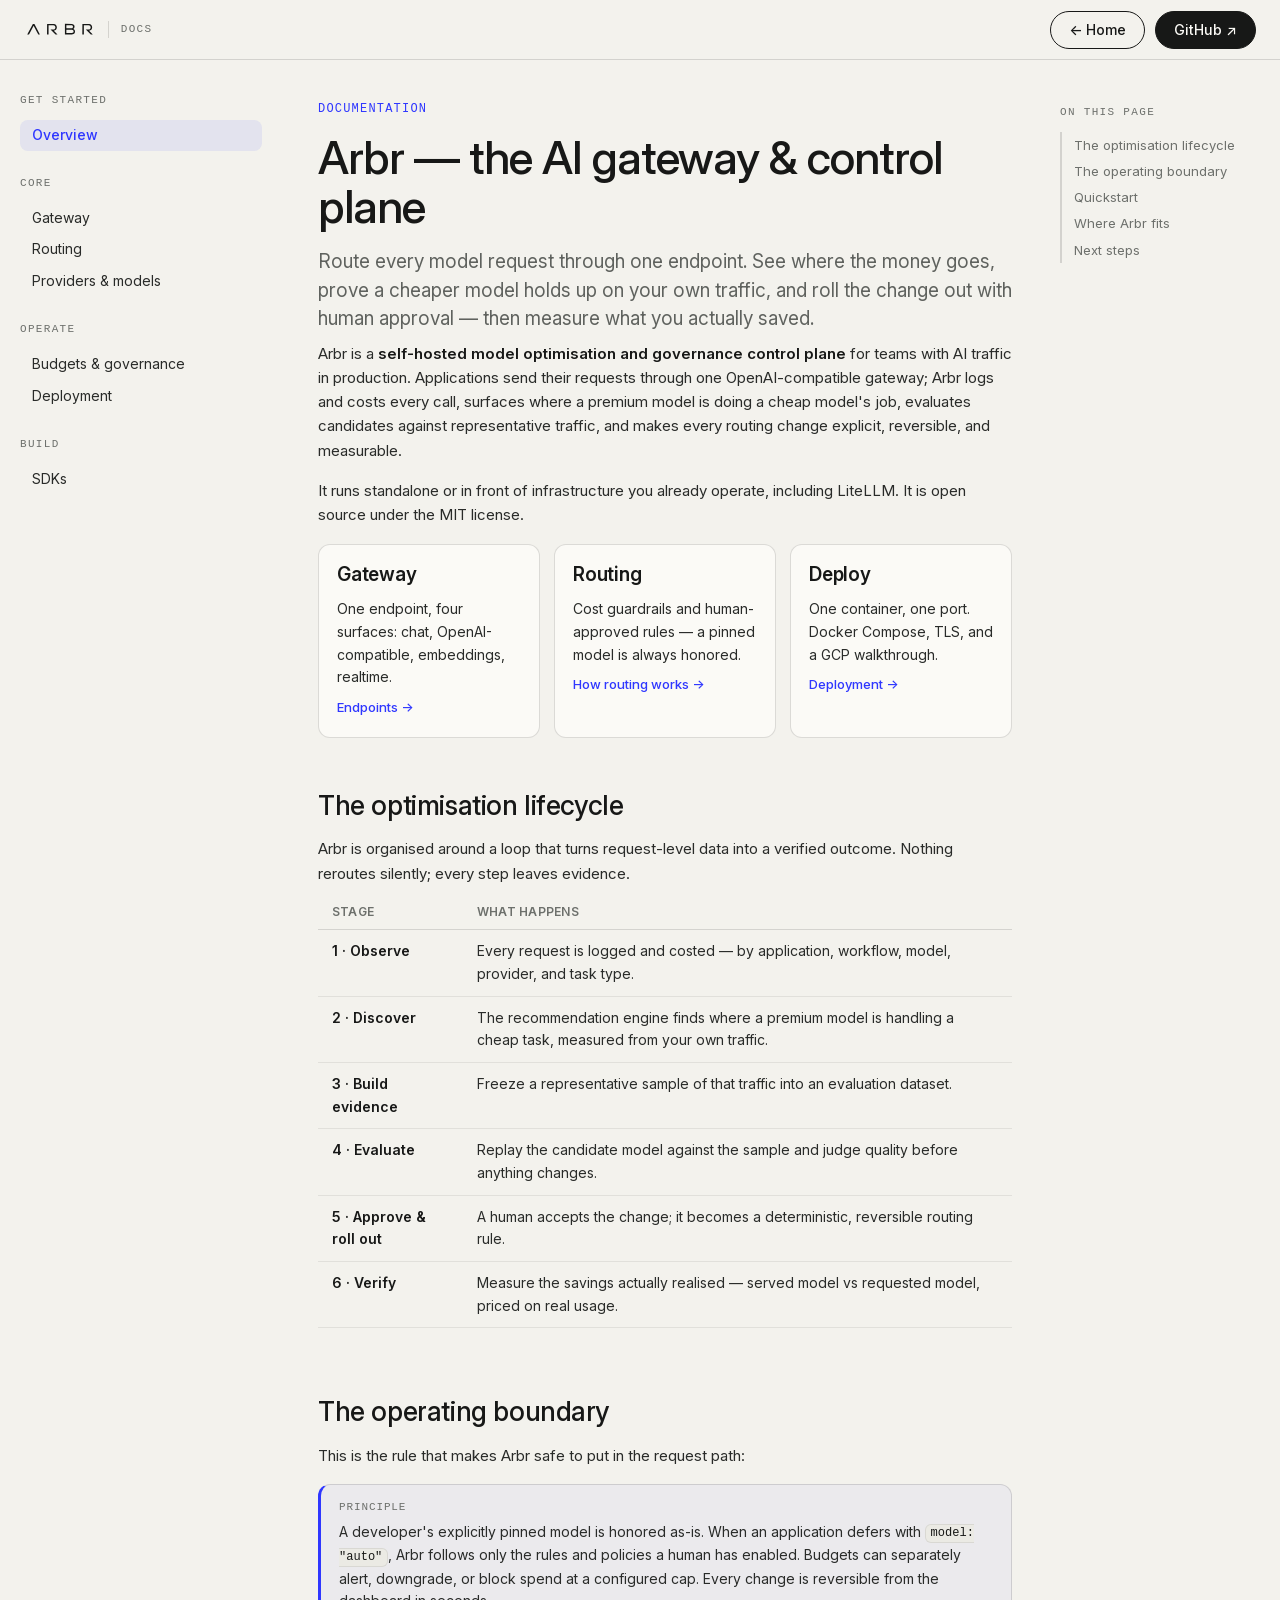
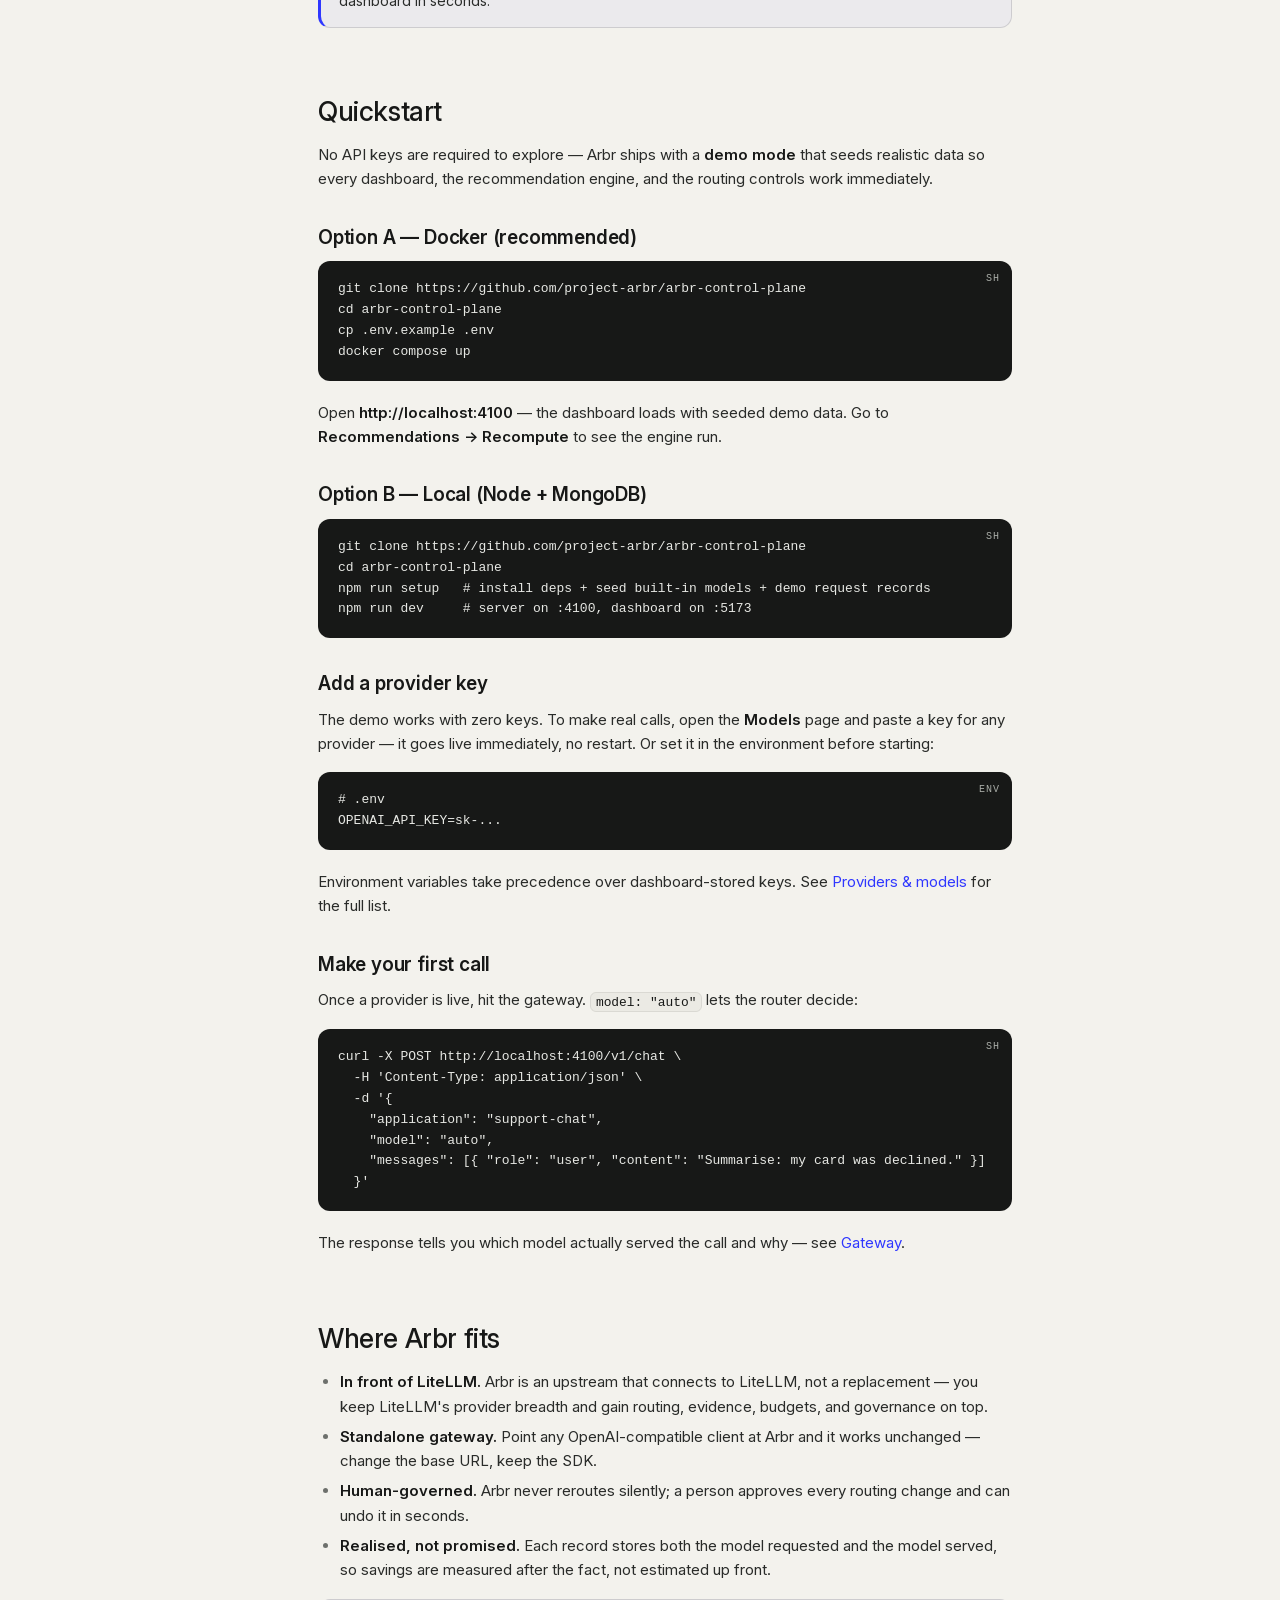
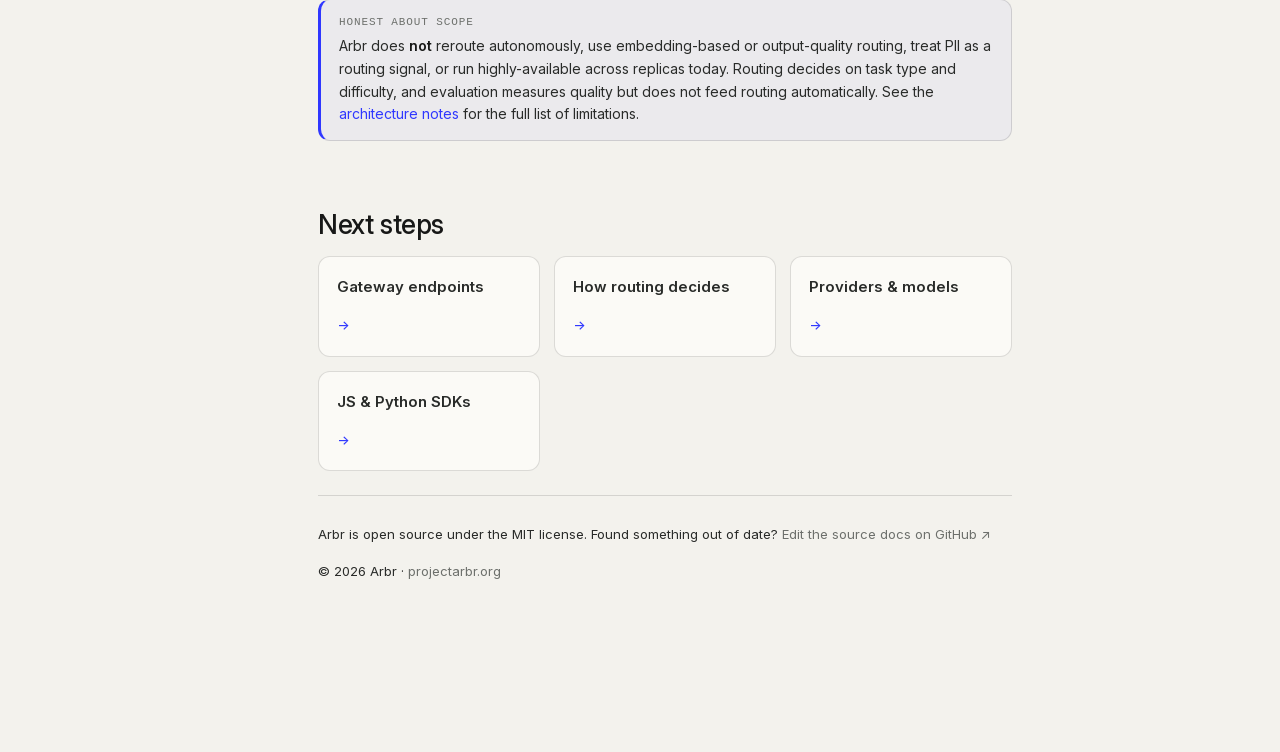
==== docs/index.html @ de97d81a "Add favicon and a comprehensive /docs site Favicon: the site had none (browsers 404'd on /favicon.ic" ====
<!DOCTYPE html>
<html lang="en">
<head>
  <meta charset="UTF-8" />
  <meta name="viewport" content="width=device-width, initial-scale=1.0" />
  <meta name="description" content="Arbr is a self-hosted AI gateway and control plane — route, observe, evaluate, and govern every LLM call." />
  <title>Overview — Arbr docs</title>
  <link rel="icon" type="image/svg+xml" href="/favicon.svg" />
  <link rel="apple-touch-icon" href="/apple-touch-icon.png" />
  <link rel="preload" href="/fonts/inter-var-latin.woff2" as="font" type="font/woff2" crossorigin />
  <link rel="stylesheet" href="/docs/docs.css" />
</head>
<body>
  <header class="topbar">
    <a class="brand" href="/" aria-label="Arbr home">
      <img src="/assets/arbr-wordmark.svg" alt="Arbr" />
      <span class="tag">Docs</span>
    </a>
    <div class="topbar-actions">
      <a class="btn btn-light btn-hide-mobile" href="/">← Home</a>
      <a class="btn btn-dark" href="https://github.com/project-arbr/arbr-control-plane" target="_blank" rel="noopener">GitHub ↗</a>
    </div>
  </header>

  <div class="shell">
    <nav class="sidebar">
      <div class="group">
        <p class="group-title">Get started</p>
        <a href="/docs/" class="active">Overview</a>
      </div>
      <div class="group">
        <p class="group-title">Core</p>
        <a href="/docs/gateway/">Gateway</a>
        <a href="/docs/routing/">Routing</a>
        <a href="/docs/providers/">Providers & models</a>
      </div>
      <div class="group">
        <p class="group-title">Operate</p>
        <a href="/docs/budgets-governance/">Budgets & governance</a>
        <a href="/docs/deployment/">Deployment</a>
      </div>
      <div class="group">
        <p class="group-title">Build</p>
        <a href="/docs/sdks/">SDKs</a>
      </div>
    </nav>

    <main class="content">
      <details class="mobile-nav">
      <summary>Overview &nbsp;·&nbsp; menu</summary>
      <div class="m-links">
        <a href="/docs/" class="active">Overview</a>
        <a href="/docs/gateway/">Gateway</a>
        <a href="/docs/routing/">Routing</a>
        <a href="/docs/providers/">Providers & models</a>
        <a href="/docs/budgets-governance/">Budgets & governance</a>
        <a href="/docs/deployment/">Deployment</a>
        <a href="/docs/sdks/">SDKs</a>
      </div>
    </details>
      
<p class="kicker">Documentation</p>
<h1>Arbr — the AI gateway &amp; control plane</h1>
<p class="lede">Route every model request through one endpoint. See where the money goes, prove a cheaper model holds up on your own traffic, and roll the change out with human approval — then measure what you actually saved.</p>

<p>Arbr is a <strong>self-hosted model optimisation and governance control plane</strong> for teams with AI traffic in production. Applications send their requests through one OpenAI-compatible gateway; Arbr logs and costs every call, surfaces where a premium model is doing a cheap model's job, evaluates candidates against representative traffic, and makes every routing change explicit, reversible, and measurable.</p>

<p>It runs standalone or in front of infrastructure you already operate, including LiteLLM. It is open source under the MIT license.</p>

<div class="cards">
  <a class="card" href="/docs/gateway/">
    <h3>Gateway</h3>
    <p>One endpoint, four surfaces: chat, OpenAI-compatible, embeddings, realtime.</p>
    <span class="go">Endpoints →</span>
  </a>
  <a class="card" href="/docs/routing/">
    <h3>Routing</h3>
    <p>Cost guardrails and human-approved rules — a pinned model is always honored.</p>
    <span class="go">How routing works →</span>
  </a>
  <a class="card" href="/docs/deployment/">
    <h3>Deploy</h3>
    <p>One container, one port. Docker Compose, TLS, and a GCP walkthrough.</p>
    <span class="go">Deployment →</span>
  </a>
</div>

<h2 id="lifecycle">The optimisation lifecycle</h2>
<p>Arbr is organised around a loop that turns request-level data into a verified outcome. Nothing reroutes silently; every step leaves evidence.</p>

<div class="table-scroll"><table>
<thead><tr><th>Stage</th><th>What happens</th></tr></thead>
<tbody>
<tr><td><strong>1 · Observe</strong></td><td>Every request is logged and costed — by application, workflow, model, provider, and task type.</td></tr>
<tr><td><strong>2 · Discover</strong></td><td>The recommendation engine finds where a premium model is handling a cheap task, measured from your own traffic.</td></tr>
<tr><td><strong>3 · Build evidence</strong></td><td>Freeze a representative sample of that traffic into an evaluation dataset.</td></tr>
<tr><td><strong>4 · Evaluate</strong></td><td>Replay the candidate model against the sample and judge quality before anything changes.</td></tr>
<tr><td><strong>5 · Approve &amp; roll out</strong></td><td>A human accepts the change; it becomes a deterministic, reversible routing rule.</td></tr>
<tr><td><strong>6 · Verify</strong></td><td>Measure the savings actually realised — served model vs requested model, priced on real usage.</td></tr>
</tbody>
</table></div>

<h2 id="boundary">The operating boundary</h2>
<p>This is the rule that makes Arbr safe to put in the request path:</p>
<div class="note">
<span class="note-label">Principle</span>
<p>A developer's explicitly pinned model is honored as-is. When an application defers with <code>model: "auto"</code>, Arbr follows only the rules and policies a human has enabled. Budgets can separately alert, downgrade, or block spend at a configured cap. Every change is reversible from the dashboard in seconds.</p>
</div>

<h2 id="quickstart">Quickstart</h2>
<p>No API keys are required to explore — Arbr ships with a <strong>demo mode</strong> that seeds realistic data so every dashboard, the recommendation engine, and the routing controls work immediately.</p>

<h3>Option A — Docker (recommended)</h3>
<div class="codeblock"><span class="lang">sh</span><pre><code>git clone https://github.com/project-arbr/arbr-control-plane
cd arbr-control-plane
cp .env.example .env
docker compose up</code></pre></div>
<p>Open <strong>http://localhost:4100</strong> — the dashboard loads with seeded demo data. Go to <strong>Recommendations → Recompute</strong> to see the engine run.</p>

<h3>Option B — Local (Node + MongoDB)</h3>
<div class="codeblock"><span class="lang">sh</span><pre><code>git clone https://github.com/project-arbr/arbr-control-plane
cd arbr-control-plane
npm run setup   # install deps + seed built-in models + demo request records
npm run dev     # server on :4100, dashboard on :5173</code></pre></div>

<h3>Add a provider key</h3>
<p>The demo works with zero keys. To make real calls, open the <strong>Models</strong> page and paste a key for any provider — it goes live immediately, no restart. Or set it in the environment before starting:</p>
<div class="codeblock"><span class="lang">env</span><pre><code># .env
OPENAI_API_KEY=sk-...</code></pre></div>
<p>Environment variables take precedence over dashboard-stored keys. See <a href="/docs/providers/">Providers &amp; models</a> for the full list.</p>

<h3>Make your first call</h3>
<p>Once a provider is live, hit the gateway. <code>model: "auto"</code> lets the router decide:</p>
<div class="codeblock"><span class="lang">sh</span><pre><code>curl -X POST http://localhost:4100/v1/chat \
  -H 'Content-Type: application/json' \
  -d '{
    "application": "support-chat",
    "model": "auto",
    "messages": [{ "role": "user", "content": "Summarise: my card was declined." }]
  }'</code></pre></div>
<p>The response tells you which model actually served the call and why — see <a href="/docs/gateway/">Gateway</a>.</p>

<h2 id="where-it-fits">Where Arbr fits</h2>
<ul>
<li><strong>In front of LiteLLM.</strong> Arbr is an upstream that connects to LiteLLM, not a replacement — you keep LiteLLM's provider breadth and gain routing, evidence, budgets, and governance on top.</li>
<li><strong>Standalone gateway.</strong> Point any OpenAI-compatible client at Arbr and it works unchanged — change the base URL, keep the SDK.</li>
<li><strong>Human-governed.</strong> Arbr never reroutes silently; a person approves every routing change and can undo it in seconds.</li>
<li><strong>Realised, not promised.</strong> Each record stores both the model requested and the model served, so savings are measured after the fact, not estimated up front.</li>
</ul>

<div class="note">
<span class="note-label">Honest about scope</span>
<p>Arbr does <strong>not</strong> reroute autonomously, use embedding-based or output-quality routing, treat PII as a routing signal, or run highly-available across replicas today. Routing decides on task type and difficulty, and evaluation measures quality but does not feed routing automatically. See the <a href="https://github.com/project-arbr/arbr-control-plane/blob/main/ARCHITECTURE.md" target="_blank" rel="noopener">architecture notes</a> for the full list of limitations.</p>
</div>

<h2 id="next">Next steps</h2>
<div class="cards">
  <a class="card" href="/docs/gateway/"><h4>Gateway endpoints</h4><span class="go">→</span></a>
  <a class="card" href="/docs/routing/"><h4>How routing decides</h4><span class="go">→</span></a>
  <a class="card" href="/docs/providers/"><h4>Providers &amp; models</h4><span class="go">→</span></a>
  <a class="card" href="/docs/sdks/"><h4>JS &amp; Python SDKs</h4><span class="go">→</span></a>
</div>

      <footer class="docs-footer">
        <p>Arbr is open source under the MIT license. Found something out of date?
        <a href="https://github.com/project-arbr/arbr-control-plane/tree/main/docs" target="_blank" rel="noopener">Edit the source docs on GitHub ↗</a></p>
        <p>© 2026 Arbr · <a href="/">projectarbr.org</a></p>
      </footer>
    </main>

    <aside class="toc">
      <p class="toc-title">On this page</p>
      <a href="#lifecycle">The optimisation lifecycle</a>
      <a href="#boundary">The operating boundary</a>
      <a href="#quickstart">Quickstart</a>
      <a href="#where-it-fits">Where Arbr fits</a>
      <a href="#next">Next steps</a>
    </aside>
  </div>

  <script>
    // Copy buttons for code blocks — same behaviour as the marketing page.
    document.querySelectorAll(".codeblock").forEach(function (block) {
      var btn = document.createElement("button");
      btn.className = "copy-btn";
      btn.type = "button";
      btn.textContent = "Copy";
      btn.addEventListener("click", function () {
        var code = block.querySelector("pre");
        navigator.clipboard.writeText(code ? code.innerText : "").then(function () {
          btn.textContent = "Copied";
          setTimeout(function () { btn.textContent = "Copy"; }, 1400);
        });
      });
      block.appendChild(btn);
    });
  </script>
</body>
</html>
---- docs/docs.css ----
/* Arbr docs — shares the marketing site's design system (index.html :root). */
@font-face {
  font-family: "Inter";
  font-style: normal;
  font-weight: 100 900;
  font-display: swap;
  src: url("/fonts/inter-var-latin.woff2") format("woff2");
}

:root {
  --sans: "Inter", system-ui, -apple-system, "Segoe UI", Arial, sans-serif;
  --mono: ui-monospace, SFMono-Regular, Menlo, "Cascadia Code", monospace;
  --ink: #171817;
  --ink-2: #292b29;
  --paper: #f3f2ed;
  --paper-2: #ebeae4;
  --card: #fbfaf6;
  --line: rgba(23, 24, 23, .14);
  --line-soft: rgba(23, 24, 23, .08);
  --muted: #6d706c;
  --muted-2: #5f625e;
  /* Signal blue, single-sourced from the -rgb channel (matches the marketing site). */
  --signal-rgb: 47, 55, 255;
  --signal: rgb(var(--signal-rgb));
  --signal-deep: #2517e0;
  --max: 1240px;
  --radius: 20px;
  --radius-sm: 12px;
  --sidebar-w: 250px;
  --toc-w: 200px;
}

* { box-sizing: border-box; }

html { scroll-behavior: smooth; }

body {
  margin: 0;
  font-family: var(--sans);
  color: var(--ink);
  background: var(--paper);
  -webkit-font-smoothing: antialiased;
  text-rendering: optimizeLegibility;
  font-size: 15px;
  line-height: 1.62;
}

a { color: var(--signal); text-decoration: none; }
a:hover { text-decoration: underline; }

code, pre, .mono { font-family: var(--mono); }

/* ── Top bar ─────────────────────────────────────────────────────────────── */
.topbar {
  position: sticky;
  top: 0;
  z-index: 40;
  display: flex;
  align-items: center;
  justify-content: space-between;
  gap: 20px;
  height: 60px;
  padding: 0 24px;
  background: rgba(243, 242, 237, .82);
  backdrop-filter: saturate(140%) blur(12px);
  border-bottom: 1px solid var(--line);
}
.topbar .brand { display: inline-flex; align-items: center; gap: 12px; }
.topbar .brand img { height: 17px; display: block; }
.topbar .brand .tag {
  font-family: var(--mono);
  font-size: 11px;
  letter-spacing: .12em;
  text-transform: uppercase;
  color: var(--muted);
  padding-left: 12px;
  border-left: 1px solid var(--line);
}
.topbar-actions { display: flex; align-items: center; gap: 10px; }

.btn {
  display: inline-flex;
  align-items: center;
  gap: 8px;
  height: 38px;
  padding: 0 18px;
  border-radius: 999px;
  border: 1px solid var(--ink);
  background: transparent;
  color: var(--ink);
  font: 500 14px/1 var(--sans);
  cursor: pointer;
  transition: transform .15s, background .15s, color .15s, border-color .15s;
  white-space: nowrap;
}
.btn:hover { transform: translateY(-1px); text-decoration: none; }
.btn-dark { background: var(--ink); color: var(--white, #fbfaf6); border-color: var(--ink); }
.btn-dark:hover { background: var(--signal); border-color: var(--signal); color: #fff; }
.btn-light:hover { border-color: var(--signal); color: var(--signal); }

/* ── Layout: sidebar · content · toc ─────────────────────────────────────── */
.shell {
  width: min(calc(100% - 40px), var(--max));
  margin: 0 auto;
  display: grid;
  grid-template-columns: var(--sidebar-w) minmax(0, 1fr) var(--toc-w);
  gap: 48px;
  align-items: start;
}

.sidebar {
  position: sticky;
  top: 60px;
  align-self: start;
  max-height: calc(100vh - 60px);
  overflow-y: auto;
  padding: 32px 8px 48px 0;
}
.sidebar .group { margin-bottom: 24px; }
.sidebar .group-title {
  font-family: var(--mono);
  font-size: 11px;
  letter-spacing: .12em;
  text-transform: uppercase;
  color: var(--muted);
  margin: 0 0 10px;
}
.sidebar a {
  display: block;
  padding: 6px 12px;
  margin: 1px 0;
  border-radius: 8px;
  color: var(--ink-2);
  font-size: 14px;
  line-height: 1.35;
}
.sidebar a:hover { background: var(--paper-2); text-decoration: none; }
.sidebar a.active {
  background: rgba(var(--signal-rgb), .08);
  color: var(--signal);
  font-weight: 500;
}

/* Mobile nav (a <details> that only shows narrow) */
.mobile-nav { display: none; }

.content {
  min-width: 0;
  padding: 40px 0 96px;
  max-width: 760px;
}

/* Right-hand "on this page" */
.toc {
  position: sticky;
  top: 60px;
  align-self: start;
  max-height: calc(100vh - 60px);
  overflow-y: auto;
  padding: 44px 0 48px;
  font-size: 13px;
}
.toc .toc-title {
  font-family: var(--mono);
  font-size: 11px;
  letter-spacing: .12em;
  text-transform: uppercase;
  color: var(--muted);
  margin: 0 0 10px;
}
.toc a {
  display: block;
  padding: 4px 0 4px 12px;
  border-left: 2px solid var(--line);
  color: var(--muted);
  line-height: 1.4;
}
.toc a:hover { color: var(--ink); border-color: var(--muted); text-decoration: none; }

/* ── Typography ──────────────────────────────────────────────────────────── */
.content .kicker {
  font-family: var(--mono);
  font-size: 12px;
  letter-spacing: .1em;
  text-transform: uppercase;
  color: var(--signal);
  margin: 0 0 14px;
}
.content h1 {
  font-size: clamp(34px, 4.6vw, 46px);
  line-height: 1.05;
  letter-spacing: -.022em;
  font-weight: 500;
  margin: 0 0 18px;
}
.content .lede {
  font-size: 19px;
  line-height: 1.5;
  color: var(--muted-2);
  margin: 0 0 8px;
}
.content h2 {
  font-size: 27px;
  line-height: 1.15;
  letter-spacing: -.015em;
  font-weight: 500;
  margin: 56px 0 16px;
  padding-top: 12px;
}
.content h2:first-of-type { margin-top: 40px; }
.content h3 {
  font-size: 19px;
  line-height: 1.25;
  letter-spacing: -.01em;
  font-weight: 600;
  margin: 34px 0 12px;
}
.content h4 {
  font-size: 15px;
  font-weight: 600;
  margin: 24px 0 8px;
  color: var(--ink-2);
}
.content p { margin: 0 0 16px; color: var(--ink-2); }
.content strong { font-weight: 600; color: var(--ink); }
.content ul, .content ol { margin: 0 0 16px; padding-left: 22px; color: var(--ink-2); }
.content li { margin: 6px 0; }
.content li::marker { color: var(--muted); }
.content hr { border: none; border-top: 1px solid var(--line); margin: 44px 0; }

/* Anchored headings */
.content h2, .content h3 { scroll-margin-top: 76px; }

/* ── Inline code + code blocks ───────────────────────────────────────────── */
.content :not(pre) > code {
  font-size: .86em;
  background: var(--paper-2);
  border: 1px solid var(--line-soft);
  border-radius: 6px;
  padding: .12em .38em;
  color: var(--ink);
}
.codeblock {
  position: relative;
  margin: 0 0 20px;
}
.codeblock pre {
  margin: 0;
  background: var(--ink);
  color: #e7e8e4;
  border-radius: var(--radius-sm);
  padding: 18px 20px;
  overflow-x: auto;
  font-size: 13px;
  line-height: 1.6;
}
.codeblock pre code { color: inherit; background: none; border: none; padding: 0; }
.codeblock .lang {
  position: absolute;
  top: 10px;
  right: 12px;
  font-family: var(--mono);
  font-size: 10px;
  letter-spacing: .1em;
  text-transform: uppercase;
  color: var(--muted-dark, #a9aca7);
}
.copy-btn {
  position: absolute;
  top: 8px;
  right: 10px;
  height: 26px;
  padding: 0 10px;
  border-radius: 6px;
  border: 1px solid rgba(243, 242, 237, .22);
  background: rgba(243, 242, 237, .06);
  color: #cfd0cc;
  font: 500 11px/1 var(--sans);
  cursor: pointer;
  opacity: 0;
  transition: opacity .15s, background .15s;
}
.codeblock:hover .copy-btn { opacity: 1; }
.copy-btn:hover { background: rgba(243, 242, 237, .16); }
.codeblock:has(.lang) .copy-btn { top: 8px; right: 10px; }

/* ── Tables ──────────────────────────────────────────────────────────────── */
.content table {
  width: 100%;
  border-collapse: collapse;
  margin: 0 0 22px;
  font-size: 14px;
}
.content th {
  text-align: left;
  font-weight: 600;
  font-size: 12px;
  letter-spacing: .02em;
  text-transform: uppercase;
  color: var(--muted);
  padding: 0 14px 8px;
  border-bottom: 1px solid var(--line);
}
.content td {
  padding: 10px 14px;
  border-bottom: 1px solid var(--line-soft);
  vertical-align: top;
  color: var(--ink-2);
}
.content td code { white-space: nowrap; }
.table-scroll { overflow-x: auto; margin: 0 0 22px; max-width: 100%; }
.table-scroll > table { margin-bottom: 0; min-width: 460px; }

/* ── Callouts ────────────────────────────────────────────────────────────── */
.note {
  border: 1px solid var(--line);
  border-left: 3px solid var(--signal);
  background: rgba(var(--signal-rgb), .04);
  border-radius: var(--radius-sm);
  padding: 14px 18px;
  margin: 0 0 20px;
  font-size: 14px;
}
.note.warn { border-left-color: #b26b1f; background: rgba(178, 107, 31, .06); }
.note p:last-child { margin-bottom: 0; }
.note .note-label {
  font-family: var(--mono);
  font-size: 11px;
  letter-spacing: .08em;
  text-transform: uppercase;
  color: var(--muted);
  display: block;
  margin-bottom: 4px;
}

/* ── Cards (feature grids, next-steps) ───────────────────────────────────── */
.cards {
  display: grid;
  grid-template-columns: repeat(auto-fit, minmax(220px, 1fr));
  gap: 14px;
  margin: 0 0 24px;
}
.card {
  border: 1px solid var(--line);
  border-radius: var(--radius-sm);
  background: var(--card);
  padding: 18px;
}
.card h3, .card h4 { margin-top: 0; }
.card p { font-size: 14px; margin-bottom: 0; }
a.card { color: inherit; display: block; transition: border-color .15s, transform .15s; }
a.card:hover { border-color: var(--signal); transform: translateY(-2px); text-decoration: none; }
a.card .go { color: var(--signal); font-size: 13px; font-weight: 500; margin-top: 8px; display: inline-block; }

/* Pills for enum values etc. */
.pill {
  display: inline-block;
  font-family: var(--mono);
  font-size: 12px;
  background: var(--paper-2);
  border: 1px solid var(--line);
  border-radius: 999px;
  padding: 2px 10px;
  margin: 2px 4px 2px 0;
  color: var(--ink);
}

/* ── Footer ──────────────────────────────────────────────────────────────── */
.docs-footer {
  border-top: 1px solid var(--line);
  margin-top: 24px;
  padding: 28px 0 60px;
  font-size: 13px;
  color: var(--muted);
}
.docs-footer a { color: var(--muted); }
.docs-footer a:hover { color: var(--ink); }

/* ── Responsive ──────────────────────────────────────────────────────────── */
@media (max-width: 1080px) {
  .shell { grid-template-columns: var(--sidebar-w) minmax(0, 1fr); }
  .toc { display: none; }
}
@media (max-width: 860px) {
  .shell { grid-template-columns: 1fr; gap: 0; }
  .sidebar { display: none; }
  .mobile-nav { display: block; margin: 16px 0 0; }
  .mobile-nav > summary {
    list-style: none;
    cursor: pointer;
    padding: 12px 16px;
    border: 1px solid var(--line);
    border-radius: var(--radius-sm);
    font-weight: 500;
    background: var(--card);
  }
  .mobile-nav > summary::-webkit-details-marker { display: none; }
  .mobile-nav[open] > summary { border-radius: var(--radius-sm) var(--radius-sm) 0 0; }
  .mobile-nav .m-links {
    border: 1px solid var(--line);
    border-top: none;
    border-radius: 0 0 var(--radius-sm) var(--radius-sm);
    padding: 8px;
  }
  .mobile-nav .m-links a { display: block; padding: 8px 12px; border-radius: 8px; color: var(--ink-2); font-size: 14px; }
  .mobile-nav .m-links a.active { color: var(--signal); background: rgba(var(--signal-rgb), .08); }
  .content { padding: 28px 0 72px; }
  .topbar .brand .tag { display: none; }
  .btn-hide-mobile { display: none; }
}
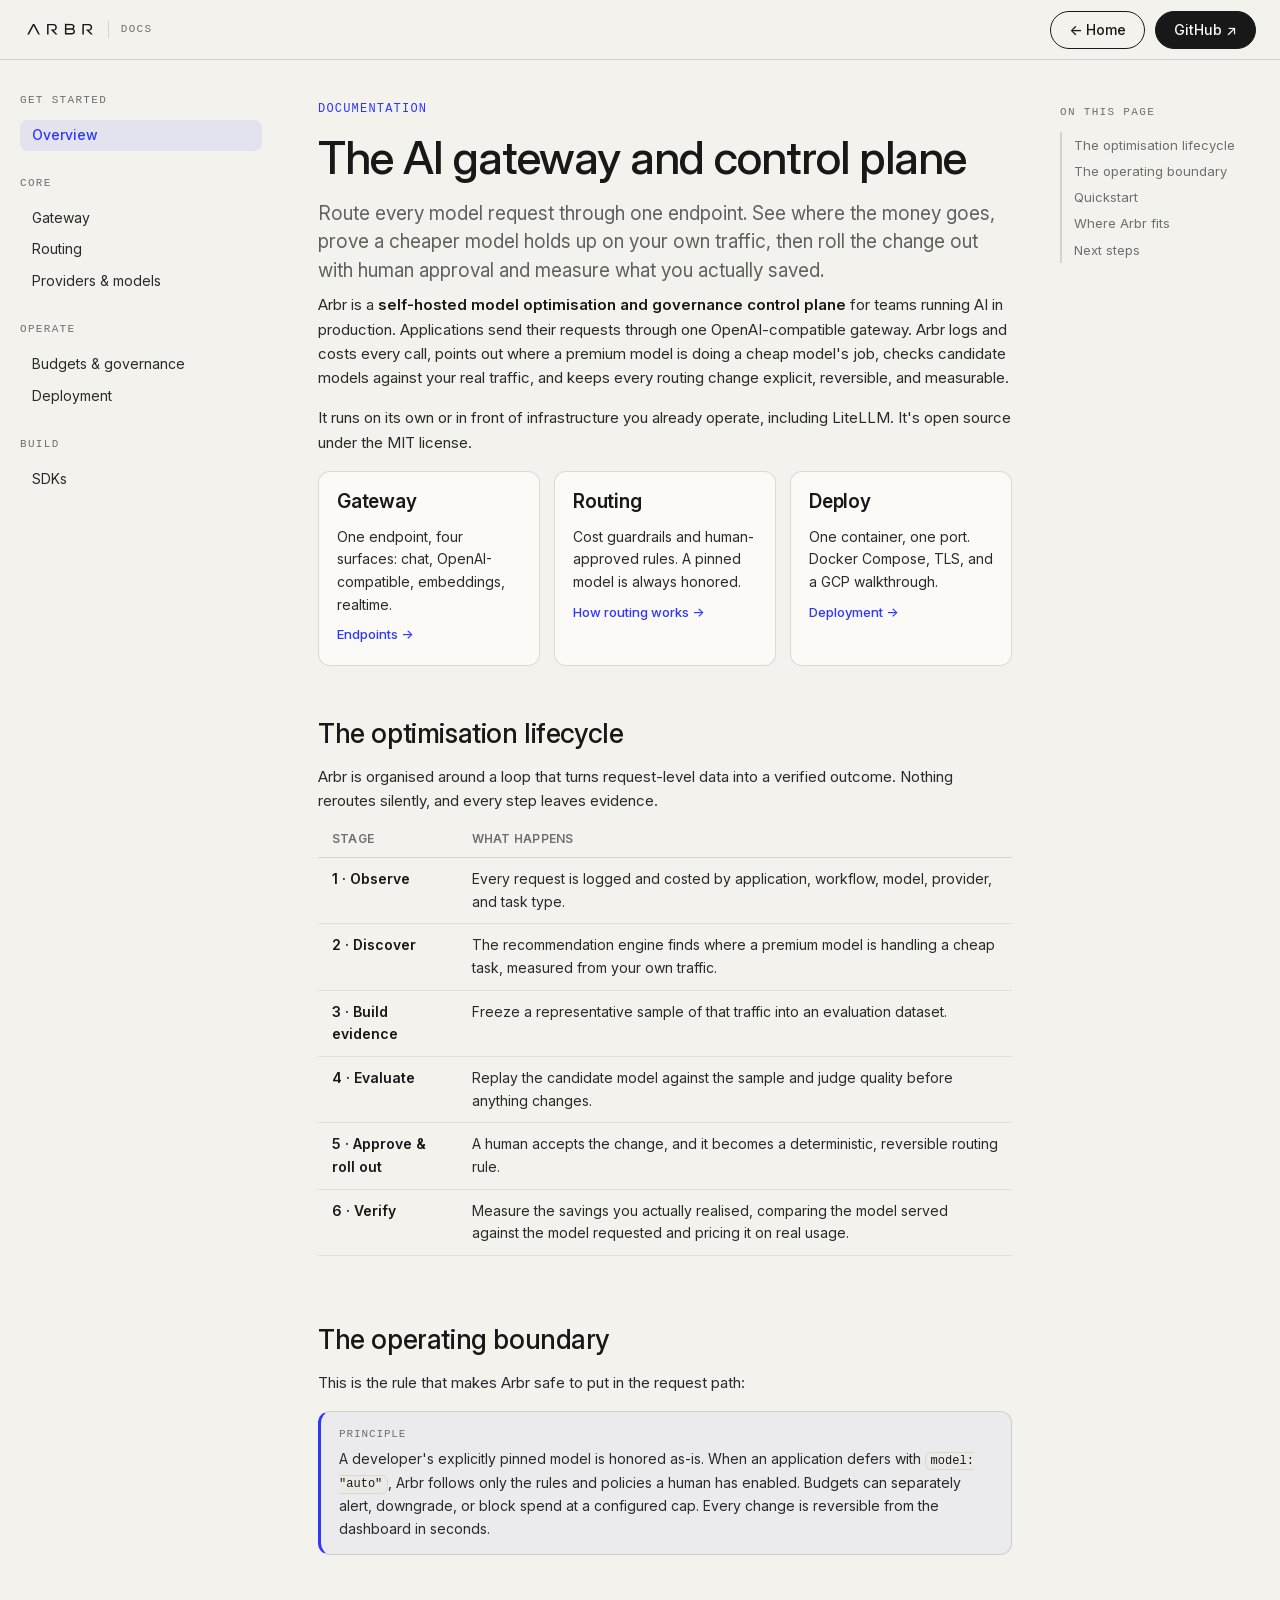
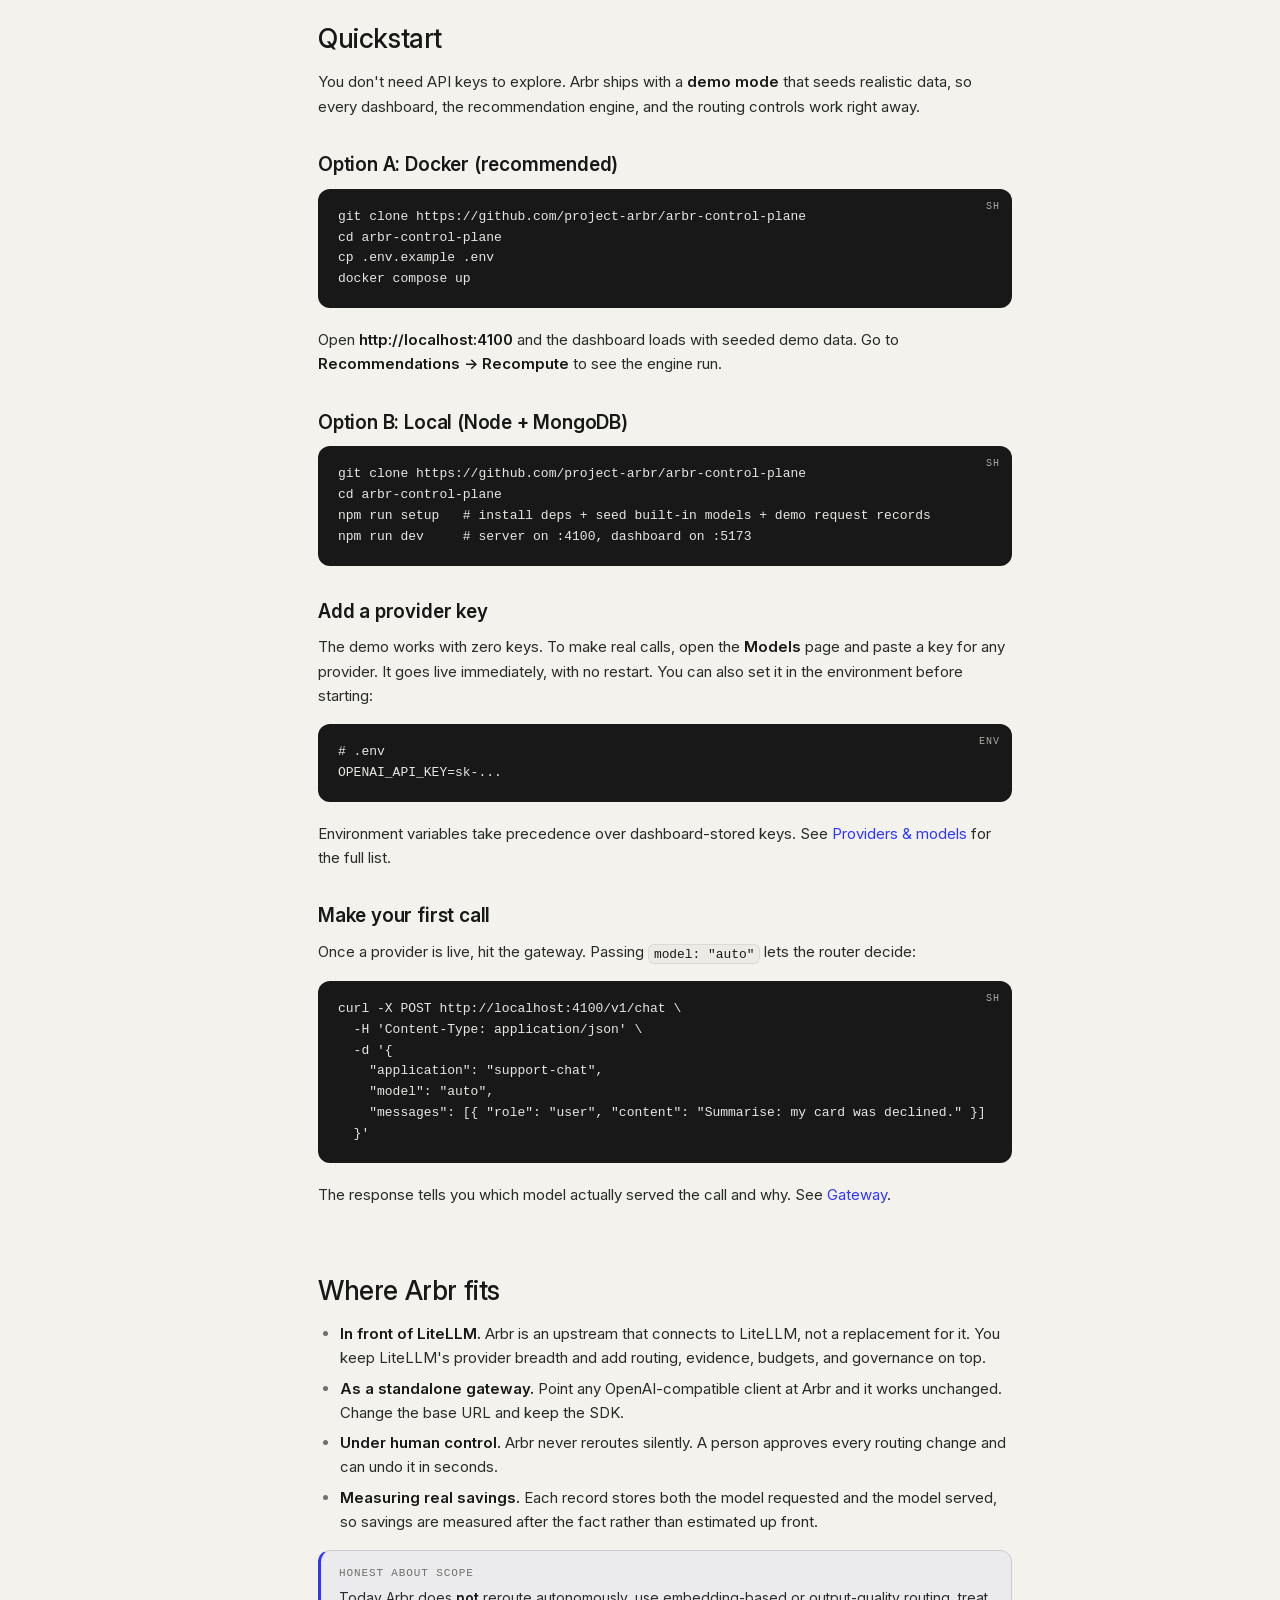
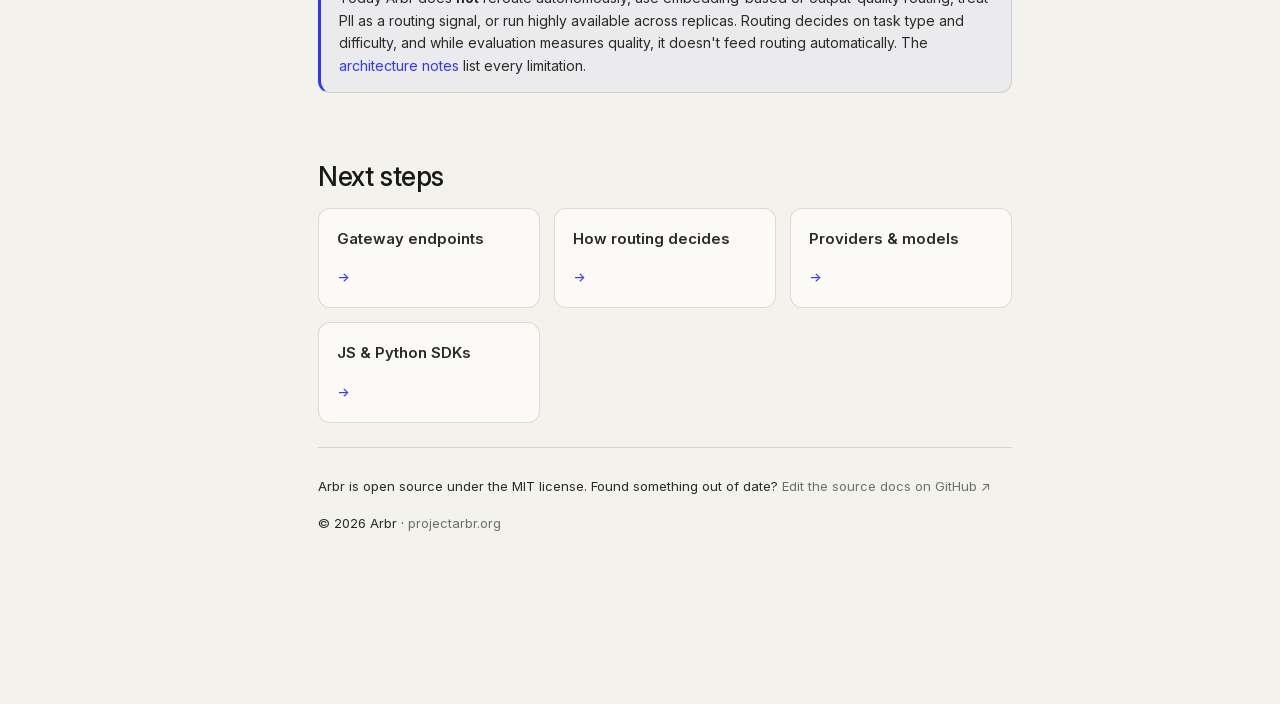
==== commit 21d79f38: "docs: remove em-dashes, humanise the copy The docs pages leaned on em-dashes throughout (89 across t" ====
--- a/docs/index.html
+++ b/docs/index.html
@@ -3,8 +3,8 @@
 <head>
   <meta charset="UTF-8" />
   <meta name="viewport" content="width=device-width, initial-scale=1.0" />
-  <meta name="description" content="Arbr is a self-hosted AI gateway and control plane — route, observe, evaluate, and govern every LLM call." />
-  <title>Overview — Arbr docs</title>
+  <meta name="description" content="Arbr is a self-hosted AI gateway and control plane for routing, observing, evaluating, and governing every LLM call." />
+  <title>Overview · Arbr docs</title>
   <link rel="icon" type="image/svg+xml" href="/favicon.svg" />
   <link rel="apple-touch-icon" href="/apple-touch-icon.png" />
   <link rel="preload" href="/fonts/inter-var-latin.woff2" as="font" type="font/woff2" crossorigin />
@@ -60,12 +60,12 @@
     </details>
       
 <p class="kicker">Documentation</p>
-<h1>Arbr — the AI gateway &amp; control plane</h1>
-<p class="lede">Route every model request through one endpoint. See where the money goes, prove a cheaper model holds up on your own traffic, and roll the change out with human approval — then measure what you actually saved.</p>
+<h1>The AI gateway and control plane</h1>
+<p class="lede">Route every model request through one endpoint. See where the money goes, prove a cheaper model holds up on your own traffic, then roll the change out with human approval and measure what you actually saved.</p>
 
-<p>Arbr is a <strong>self-hosted model optimisation and governance control plane</strong> for teams with AI traffic in production. Applications send their requests through one OpenAI-compatible gateway; Arbr logs and costs every call, surfaces where a premium model is doing a cheap model's job, evaluates candidates against representative traffic, and makes every routing change explicit, reversible, and measurable.</p>
+<p>Arbr is a <strong>self-hosted model optimisation and governance control plane</strong> for teams running AI in production. Applications send their requests through one OpenAI-compatible gateway. Arbr logs and costs every call, points out where a premium model is doing a cheap model's job, checks candidate models against your real traffic, and keeps every routing change explicit, reversible, and measurable.</p>
 
-<p>It runs standalone or in front of infrastructure you already operate, including LiteLLM. It is open source under the MIT license.</p>
+<p>It runs on its own or in front of infrastructure you already operate, including LiteLLM. It's open source under the MIT license.</p>
 
 <div class="cards">
   <a class="card" href="/docs/gateway/">
@@ -75,7 +75,7 @@
   </a>
   <a class="card" href="/docs/routing/">
     <h3>Routing</h3>
-    <p>Cost guardrails and human-approved rules — a pinned model is always honored.</p>
+    <p>Cost guardrails and human-approved rules. A pinned model is always honored.</p>
     <span class="go">How routing works →</span>
   </a>
   <a class="card" href="/docs/deployment/">
@@ -86,17 +86,17 @@
 </div>
 
 <h2 id="lifecycle">The optimisation lifecycle</h2>
-<p>Arbr is organised around a loop that turns request-level data into a verified outcome. Nothing reroutes silently; every step leaves evidence.</p>
+<p>Arbr is organised around a loop that turns request-level data into a verified outcome. Nothing reroutes silently, and every step leaves evidence.</p>
 
 <div class="table-scroll"><table>
 <thead><tr><th>Stage</th><th>What happens</th></tr></thead>
 <tbody>
-<tr><td><strong>1 · Observe</strong></td><td>Every request is logged and costed — by application, workflow, model, provider, and task type.</td></tr>
+<tr><td><strong>1 · Observe</strong></td><td>Every request is logged and costed by application, workflow, model, provider, and task type.</td></tr>
 <tr><td><strong>2 · Discover</strong></td><td>The recommendation engine finds where a premium model is handling a cheap task, measured from your own traffic.</td></tr>
 <tr><td><strong>3 · Build evidence</strong></td><td>Freeze a representative sample of that traffic into an evaluation dataset.</td></tr>
 <tr><td><strong>4 · Evaluate</strong></td><td>Replay the candidate model against the sample and judge quality before anything changes.</td></tr>
-<tr><td><strong>5 · Approve &amp; roll out</strong></td><td>A human accepts the change; it becomes a deterministic, reversible routing rule.</td></tr>
-<tr><td><strong>6 · Verify</strong></td><td>Measure the savings actually realised — served model vs requested model, priced on real usage.</td></tr>
+<tr><td><strong>5 · Approve &amp; roll out</strong></td><td>A human accepts the change, and it becomes a deterministic, reversible routing rule.</td></tr>
+<tr><td><strong>6 · Verify</strong></td><td>Measure the savings you actually realised, comparing the model served against the model requested and pricing it on real usage.</td></tr>
 </tbody>
 </table></div>
 
@@ -108,29 +108,29 @@
 </div>
 
 <h2 id="quickstart">Quickstart</h2>
-<p>No API keys are required to explore — Arbr ships with a <strong>demo mode</strong> that seeds realistic data so every dashboard, the recommendation engine, and the routing controls work immediately.</p>
+<p>You don't need API keys to explore. Arbr ships with a <strong>demo mode</strong> that seeds realistic data, so every dashboard, the recommendation engine, and the routing controls work right away.</p>
 
-<h3>Option A — Docker (recommended)</h3>
+<h3>Option A: Docker (recommended)</h3>
 <div class="codeblock"><span class="lang">sh</span><pre><code>git clone https://github.com/project-arbr/arbr-control-plane
 cd arbr-control-plane
 cp .env.example .env
 docker compose up</code></pre></div>
-<p>Open <strong>http://localhost:4100</strong> — the dashboard loads with seeded demo data. Go to <strong>Recommendations → Recompute</strong> to see the engine run.</p>
+<p>Open <strong>http://localhost:4100</strong> and the dashboard loads with seeded demo data. Go to <strong>Recommendations → Recompute</strong> to see the engine run.</p>
 
-<h3>Option B — Local (Node + MongoDB)</h3>
+<h3>Option B: Local (Node + MongoDB)</h3>
 <div class="codeblock"><span class="lang">sh</span><pre><code>git clone https://github.com/project-arbr/arbr-control-plane
 cd arbr-control-plane
 npm run setup   # install deps + seed built-in models + demo request records
 npm run dev     # server on :4100, dashboard on :5173</code></pre></div>
 
 <h3>Add a provider key</h3>
-<p>The demo works with zero keys. To make real calls, open the <strong>Models</strong> page and paste a key for any provider — it goes live immediately, no restart. Or set it in the environment before starting:</p>
+<p>The demo works with zero keys. To make real calls, open the <strong>Models</strong> page and paste a key for any provider. It goes live immediately, with no restart. You can also set it in the environment before starting:</p>
 <div class="codeblock"><span class="lang">env</span><pre><code># .env
 OPENAI_API_KEY=sk-...</code></pre></div>
 <p>Environment variables take precedence over dashboard-stored keys. See <a href="/docs/providers/">Providers &amp; models</a> for the full list.</p>
 
 <h3>Make your first call</h3>
-<p>Once a provider is live, hit the gateway. <code>model: "auto"</code> lets the router decide:</p>
+<p>Once a provider is live, hit the gateway. Passing <code>model: "auto"</code> lets the router decide:</p>
 <div class="codeblock"><span class="lang">sh</span><pre><code>curl -X POST http://localhost:4100/v1/chat \
   -H 'Content-Type: application/json' \
   -d '{
@@ -138,19 +138,19 @@
     "model": "auto",
     "messages": [{ "role": "user", "content": "Summarise: my card was declined." }]
   }'</code></pre></div>
-<p>The response tells you which model actually served the call and why — see <a href="/docs/gateway/">Gateway</a>.</p>
+<p>The response tells you which model actually served the call and why. See <a href="/docs/gateway/">Gateway</a>.</p>
 
 <h2 id="where-it-fits">Where Arbr fits</h2>
 <ul>
-<li><strong>In front of LiteLLM.</strong> Arbr is an upstream that connects to LiteLLM, not a replacement — you keep LiteLLM's provider breadth and gain routing, evidence, budgets, and governance on top.</li>
-<li><strong>Standalone gateway.</strong> Point any OpenAI-compatible client at Arbr and it works unchanged — change the base URL, keep the SDK.</li>
-<li><strong>Human-governed.</strong> Arbr never reroutes silently; a person approves every routing change and can undo it in seconds.</li>
-<li><strong>Realised, not promised.</strong> Each record stores both the model requested and the model served, so savings are measured after the fact, not estimated up front.</li>
+<li><strong>In front of LiteLLM.</strong> Arbr is an upstream that connects to LiteLLM, not a replacement for it. You keep LiteLLM's provider breadth and add routing, evidence, budgets, and governance on top.</li>
+<li><strong>As a standalone gateway.</strong> Point any OpenAI-compatible client at Arbr and it works unchanged. Change the base URL and keep the SDK.</li>
+<li><strong>Under human control.</strong> Arbr never reroutes silently. A person approves every routing change and can undo it in seconds.</li>
+<li><strong>Measuring real savings.</strong> Each record stores both the model requested and the model served, so savings are measured after the fact rather than estimated up front.</li>
 </ul>
 
 <div class="note">
 <span class="note-label">Honest about scope</span>
-<p>Arbr does <strong>not</strong> reroute autonomously, use embedding-based or output-quality routing, treat PII as a routing signal, or run highly-available across replicas today. Routing decides on task type and difficulty, and evaluation measures quality but does not feed routing automatically. See the <a href="https://github.com/project-arbr/arbr-control-plane/blob/main/ARCHITECTURE.md" target="_blank" rel="noopener">architecture notes</a> for the full list of limitations.</p>
+<p>Today Arbr does <strong>not</strong> reroute autonomously, use embedding-based or output-quality routing, treat PII as a routing signal, or run highly available across replicas. Routing decides on task type and difficulty, and while evaluation measures quality, it doesn't feed routing automatically. The <a href="https://github.com/project-arbr/arbr-control-plane/blob/main/ARCHITECTURE.md" target="_blank" rel="noopener">architecture notes</a> list every limitation.</p>
 </div>
 
 <h2 id="next">Next steps</h2>
@@ -179,7 +179,7 @@
   </div>
 
   <script>
-    // Copy buttons for code blocks — same behaviour as the marketing page.
+    // Copy buttons for code blocks, same behaviour as the marketing page.
     document.querySelectorAll(".codeblock").forEach(function (block) {
       var btn = document.createElement("button");
       btn.className = "copy-btn";
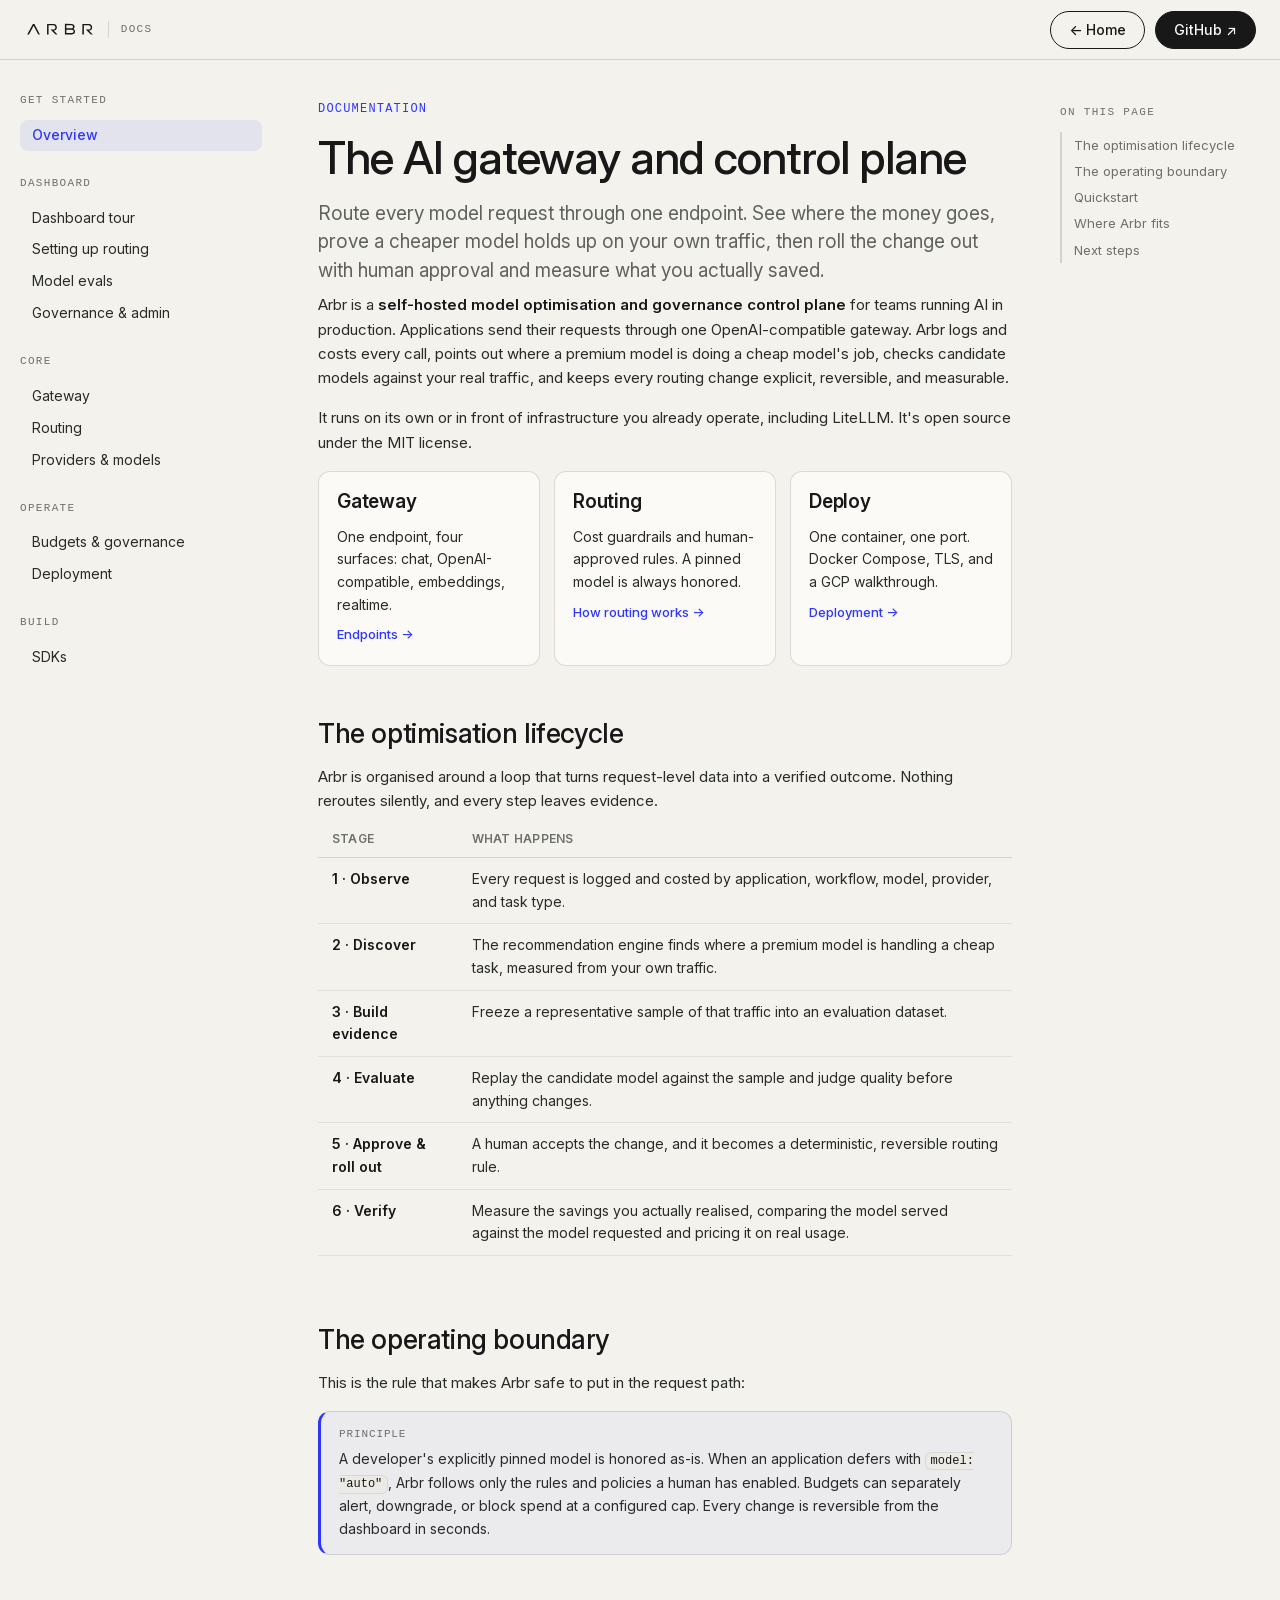
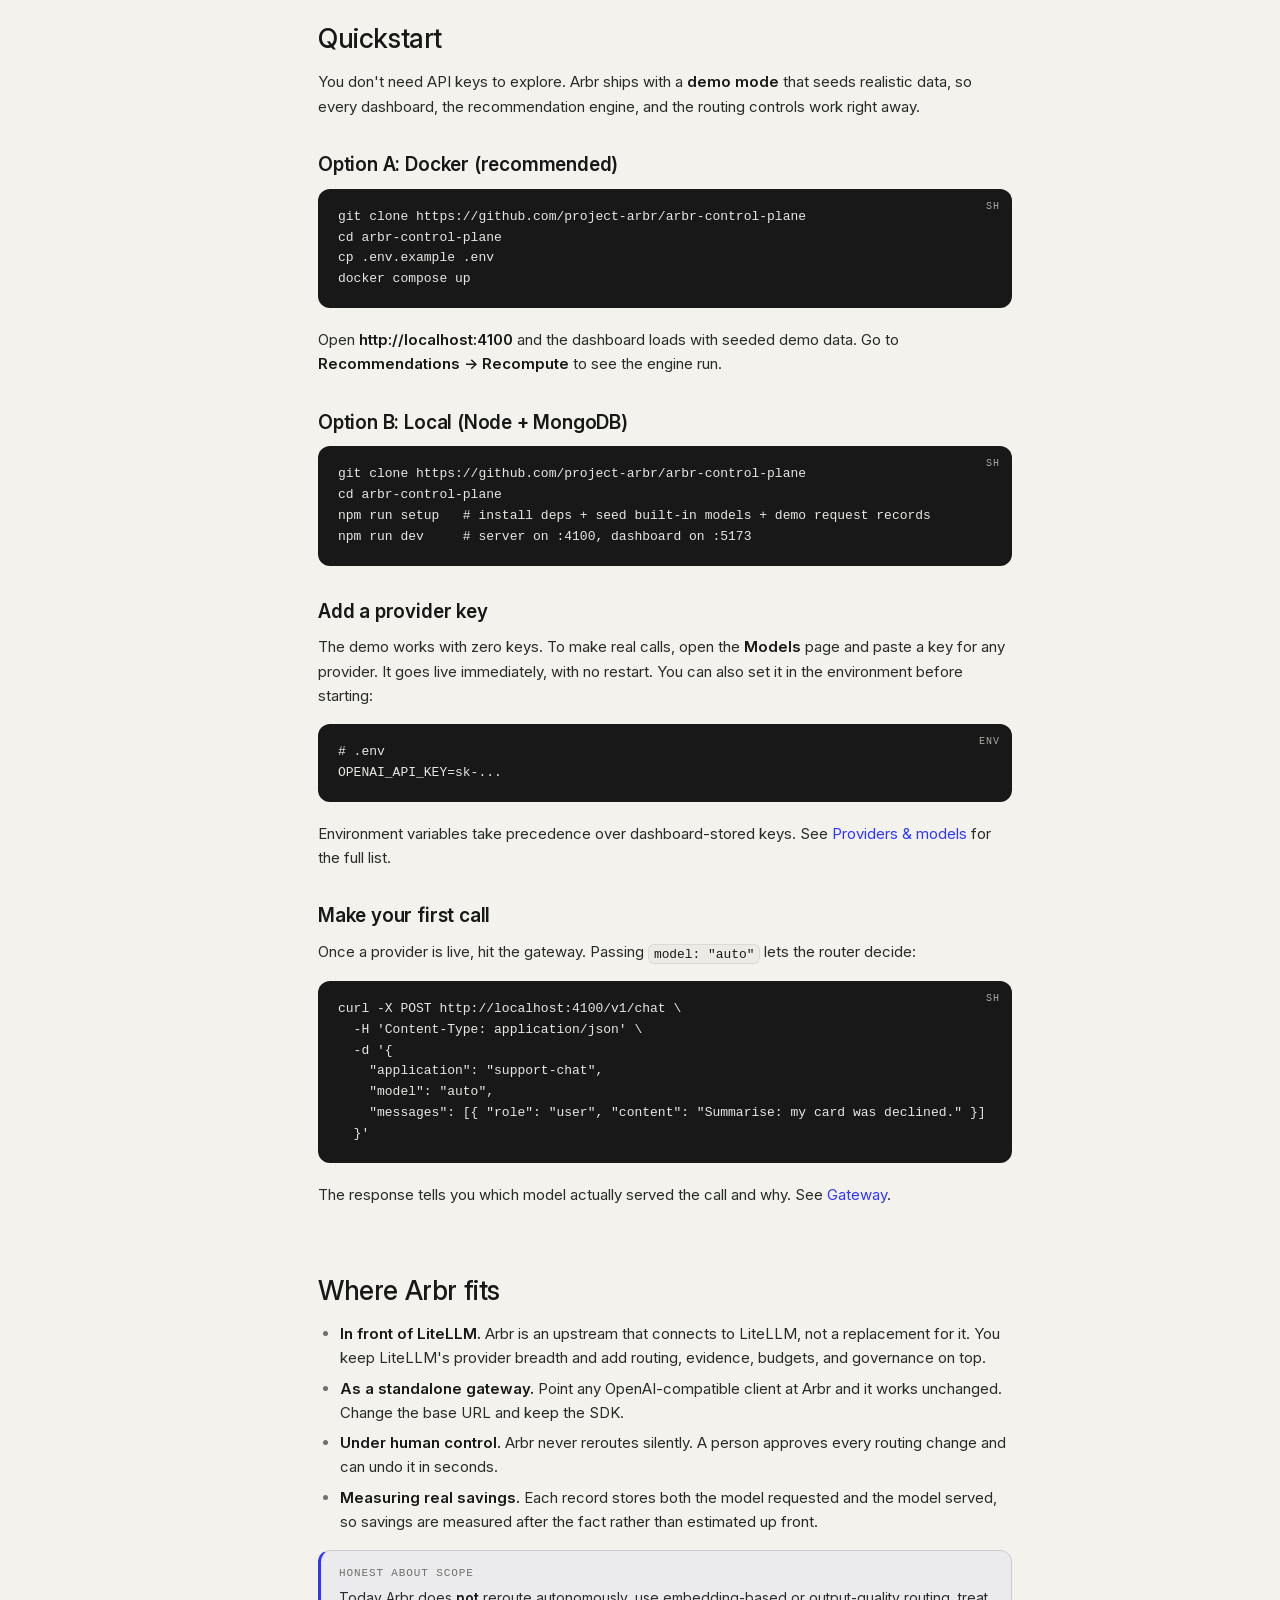
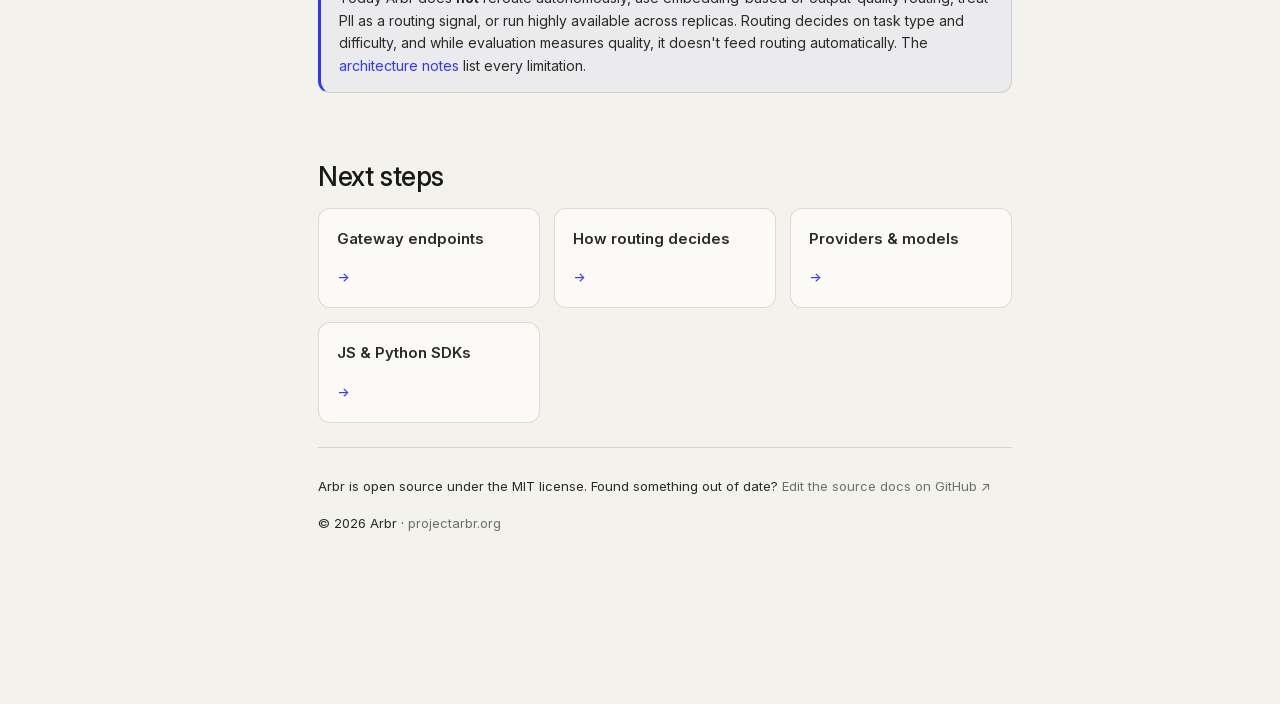
==== commit 4a22aefa: "docs: add a complete guide to the Arbr dashboard The docs explained the API and concepts but never s" ====
--- a/docs/index.html
+++ b/docs/index.html
@@ -29,6 +29,13 @@
         <a href="/docs/" class="active">Overview</a>
       </div>
       <div class="group">
+        <p class="group-title">Dashboard</p>
+        <a href="/docs/dashboard/">Dashboard tour</a>
+        <a href="/docs/dashboard/routing/">Setting up routing</a>
+        <a href="/docs/dashboard/evals/">Model evals</a>
+        <a href="/docs/dashboard/governance/">Governance & admin</a>
+      </div>
+      <div class="group">
         <p class="group-title">Core</p>
         <a href="/docs/gateway/">Gateway</a>
         <a href="/docs/routing/">Routing</a>
@@ -50,6 +57,10 @@
       <summary>Overview &nbsp;·&nbsp; menu</summary>
       <div class="m-links">
         <a href="/docs/" class="active">Overview</a>
+        <a href="/docs/dashboard/">Dashboard tour</a>
+        <a href="/docs/dashboard/routing/">Setting up routing</a>
+        <a href="/docs/dashboard/evals/">Model evals</a>
+        <a href="/docs/dashboard/governance/">Governance & admin</a>
         <a href="/docs/gateway/">Gateway</a>
         <a href="/docs/routing/">Routing</a>
         <a href="/docs/providers/">Providers & models</a>
--- a/docs/docs.css
+++ b/docs/docs.css
@@ -308,6 +308,23 @@
   color: var(--ink-2);
 }
 .content td code { white-space: nowrap; }
+/* Screenshots / figures */
+.content figure { margin: 0 0 24px; }
+.content figure img,
+.content > img {
+  display: block;
+  max-width: 100%;
+  height: auto;
+  border: 1px solid var(--line);
+  border-radius: var(--radius-sm);
+  background: var(--card);
+}
+.content figcaption {
+  margin-top: 8px;
+  font-size: 13px;
+  color: var(--muted);
+}
+
 .table-scroll { overflow-x: auto; margin: 0 0 22px; max-width: 100%; }
 .table-scroll > table { margin-bottom: 0; min-width: 460px; }
 
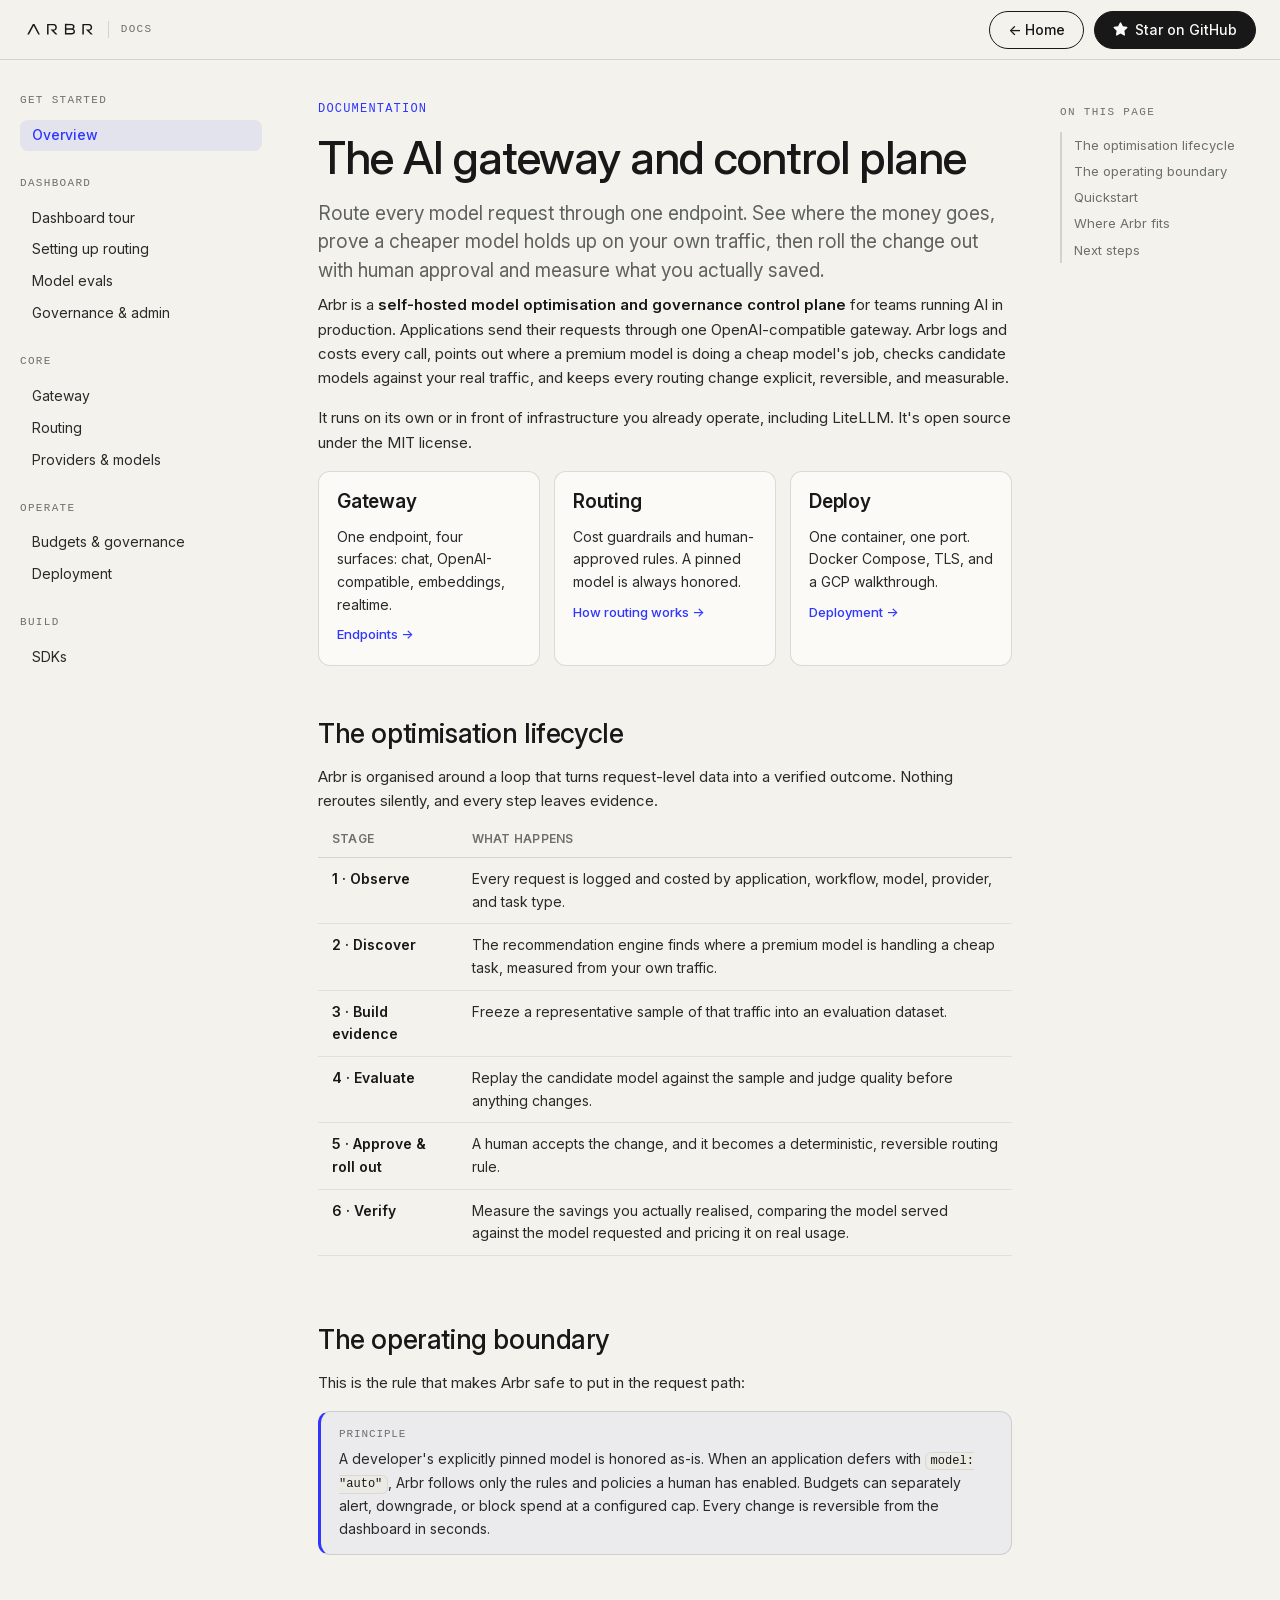
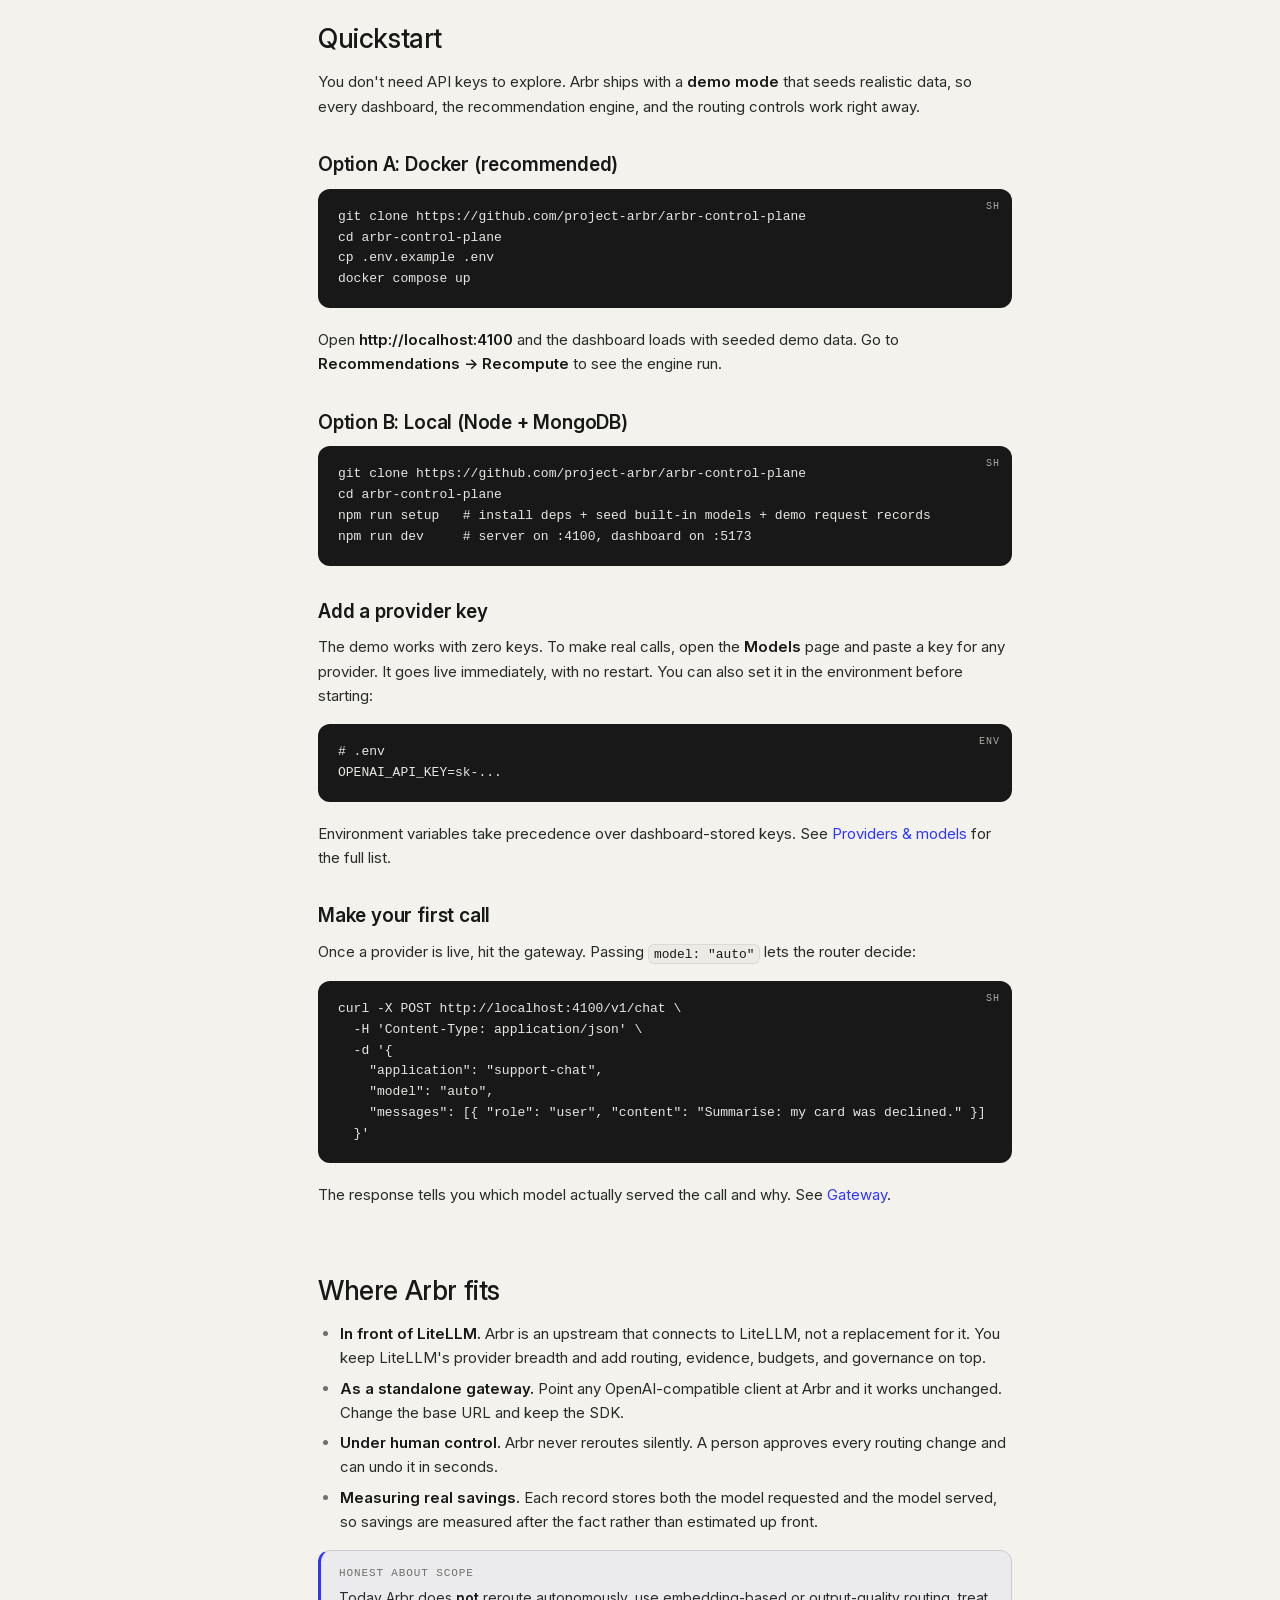
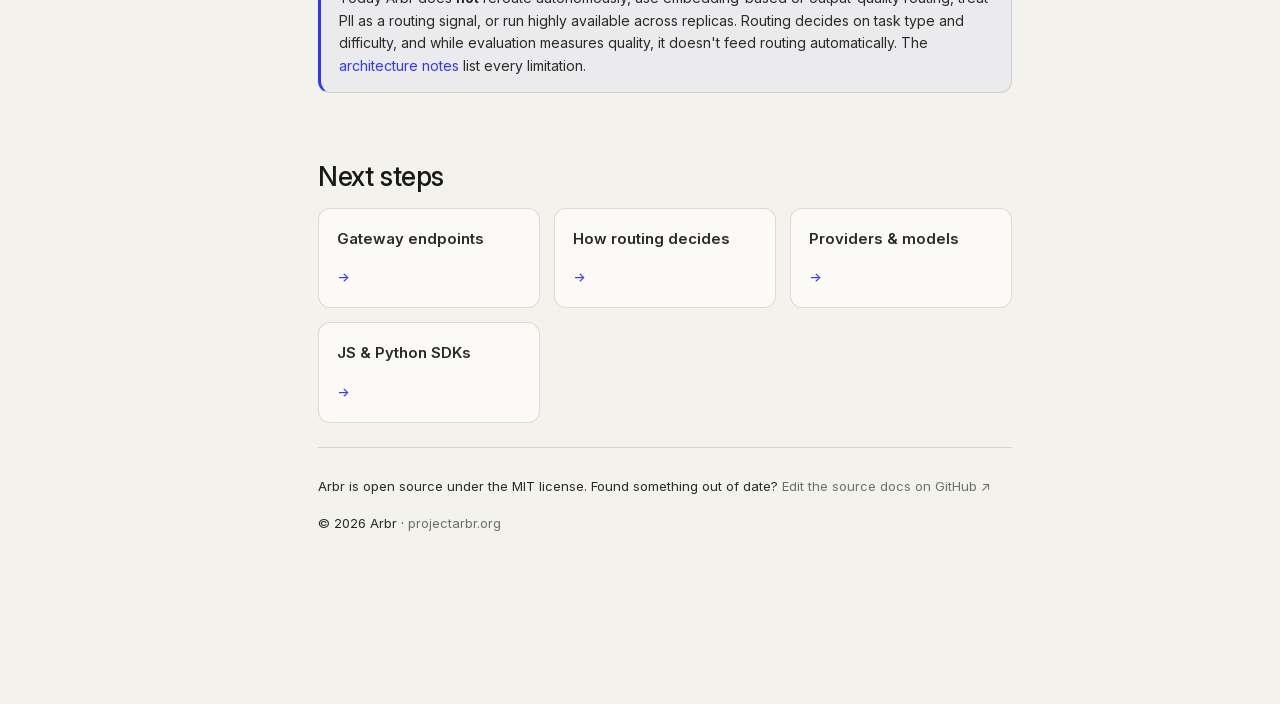
==== commit da74eea2: "Turn the GitHub buttons into "Star on GitHub" with a live star count Replaces "View on GitHub" and "" ====
--- a/docs/index.html
+++ b/docs/index.html
@@ -18,7 +18,11 @@
     </a>
     <div class="topbar-actions">
       <a class="btn btn-light btn-hide-mobile" href="/">← Home</a>
-      <a class="btn btn-dark" href="https://github.com/project-arbr/arbr-control-plane" target="_blank" rel="noopener">GitHub ↗</a>
+      <a class="btn btn-dark btn-star" href="https://github.com/project-arbr/arbr-control-plane" target="_blank" rel="noopener">
+        <svg viewBox="0 0 16 16" fill="currentColor" aria-hidden="true"><path d="M8 .25a.75.75 0 0 1 .673.418l1.882 3.815 4.21.612a.75.75 0 0 1 .416 1.279l-3.046 2.97.719 4.192a.75.75 0 0 1-1.088.791L8 12.347l-3.766 1.98a.75.75 0 0 1-1.088-.79l.72-4.194L.818 6.374a.75.75 0 0 1 .416-1.28l4.21-.611L7.327.668A.75.75 0 0 1 8 .25Z"/></svg>
+        Star on GitHub
+        <span class="gh-count" data-gh-stars hidden></span>
+      </a>
     </div>
   </header>
 
@@ -206,5 +210,6 @@
       block.appendChild(btn);
     });
   </script>
+  <script src="/assets/gh-stars.js" defer></script>
 </body>
 </html>
--- a/docs/docs.css
+++ b/docs/docs.css
@@ -97,6 +97,15 @@
 .btn-dark { background: var(--ink); color: var(--white, #fbfaf6); border-color: var(--ink); }
 .btn-dark:hover { background: var(--signal); border-color: var(--signal); color: #fff; }
 .btn-light:hover { border-color: var(--signal); color: var(--signal); }
+/* "Star on GitHub" — the count stays hidden until gh-stars.js has a real number,
+   so the button is complete without it and nothing reflows when it lands. */
+.btn-star { gap: 7px; }
+.btn-star svg { width: 15px; height: 15px; flex: none; }
+.gh-count {
+  margin-left: 1px; padding-left: 8px;
+  border-left: 1px solid rgba(255,255,255,.22);
+  font-variant-numeric: tabular-nums; font-weight: 600;
+}
 
 /* ── Layout: sidebar · content · toc ─────────────────────────────────────── */
 .shell {
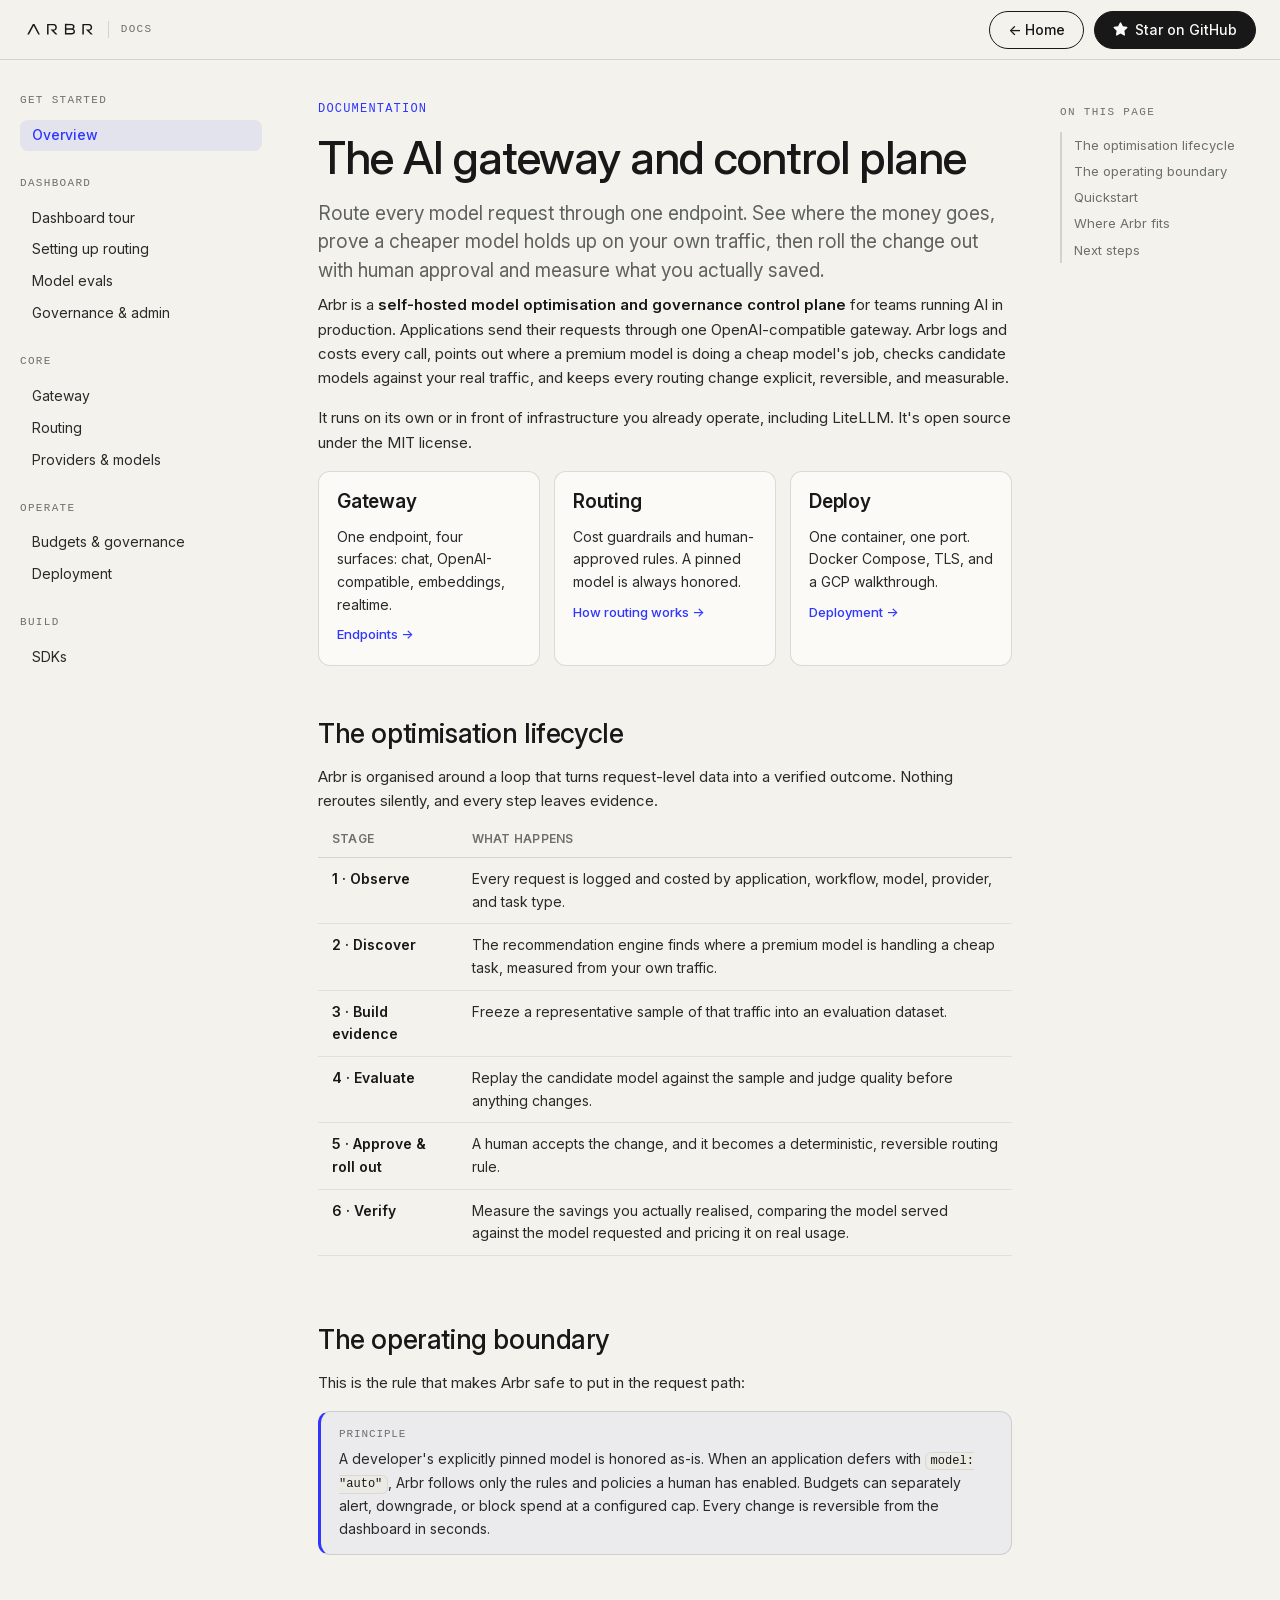
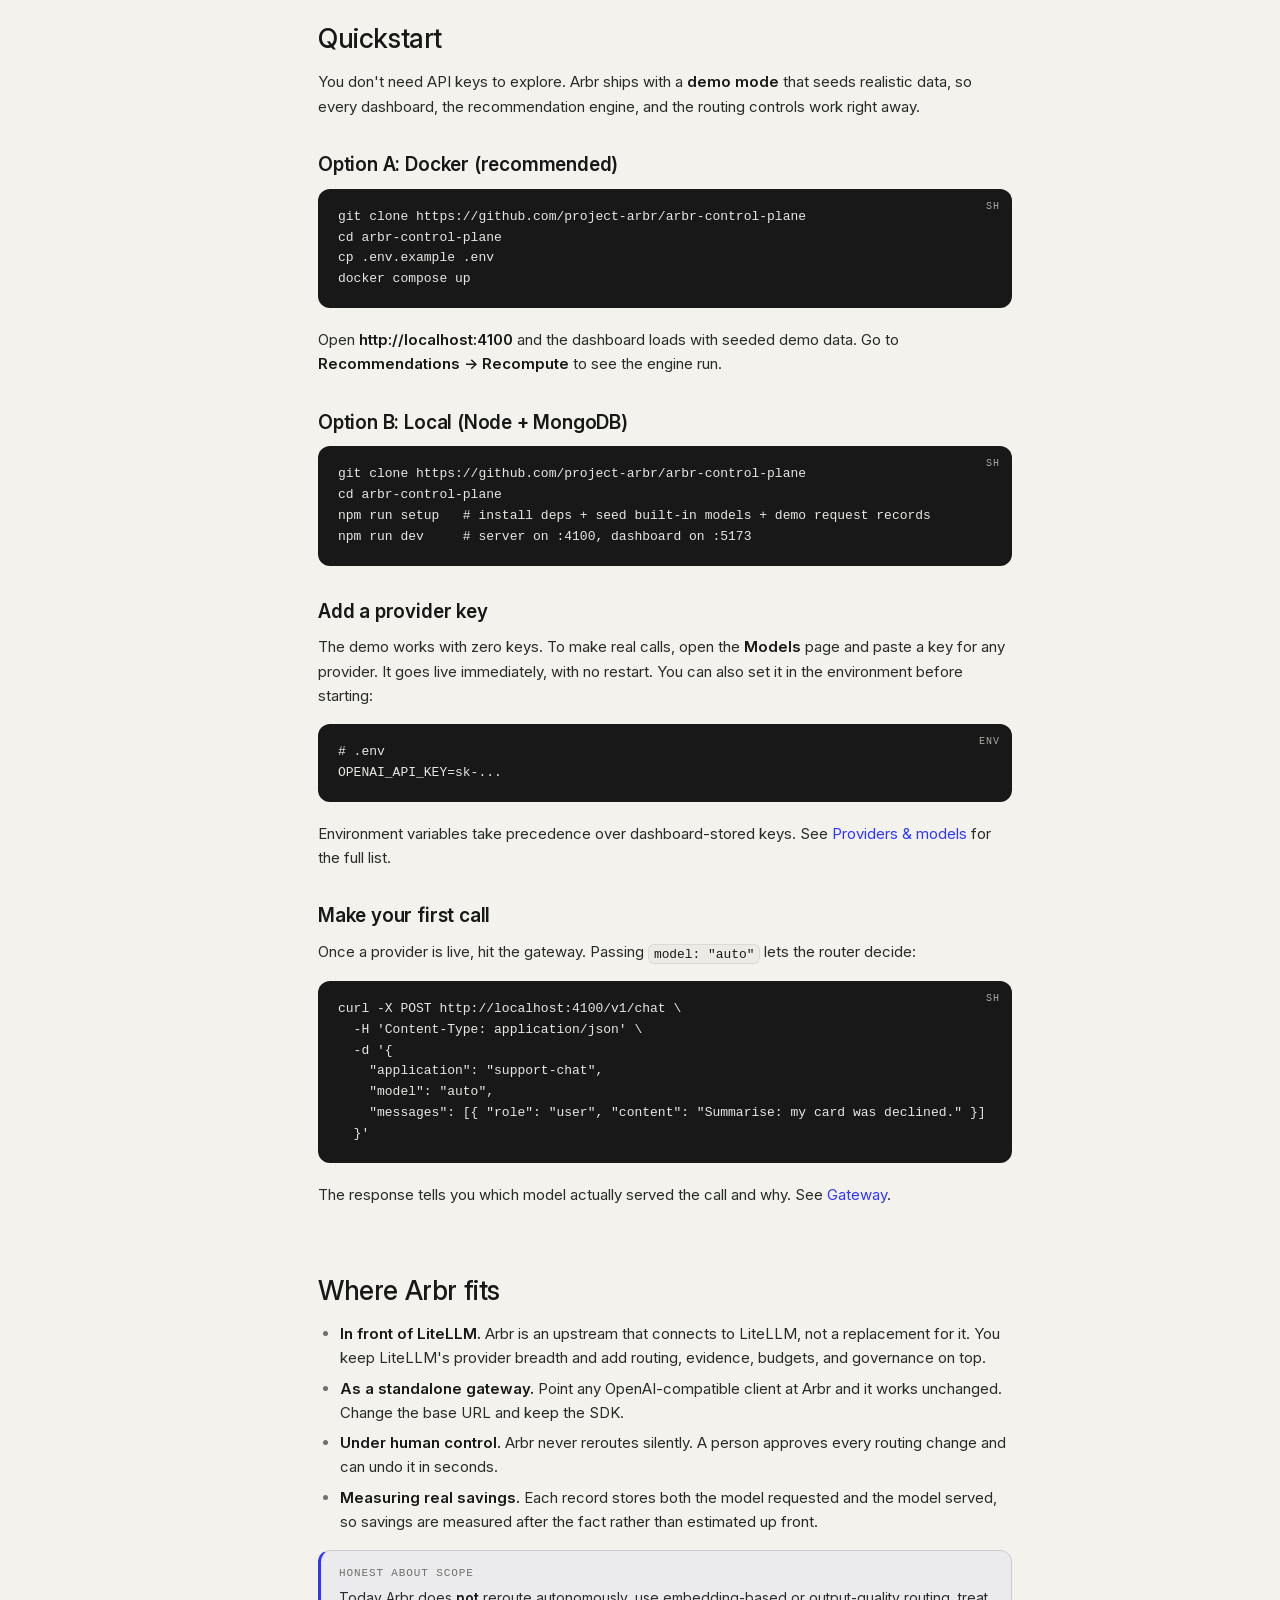
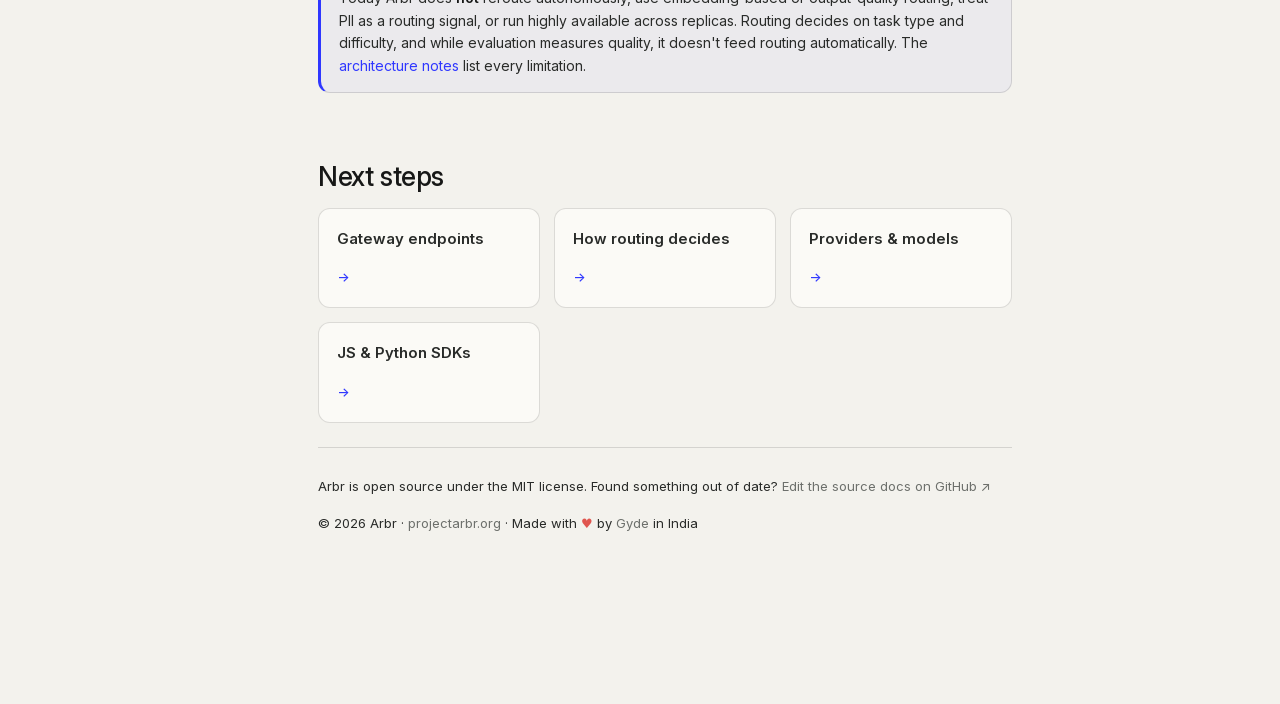
==== commit fed1ea40: "State open source + MIT up front, and credit Gyde in the footer Open-source projects lead with their" ====
--- a/docs/index.html
+++ b/docs/index.html
@@ -5,6 +5,22 @@
   <meta name="viewport" content="width=device-width, initial-scale=1.0" />
   <meta name="description" content="Arbr is a self-hosted AI gateway and control plane for routing, observing, evaluating, and governing every LLM call." />
   <title>Overview · Arbr docs</title>
+
+  <!-- Social share preview. Absolute URLs are required; scrapers do not resolve relative paths. -->
+  <meta property="og:type" content="article" />
+  <meta property="og:site_name" content="Arbr" />
+  <meta property="og:url" content="https://projectarbr.org/docs/" />
+  <meta property="og:title" content="Overview · Arbr docs" />
+  <meta property="og:description" content="Arbr is a self-hosted AI gateway and control plane for routing, observing, evaluating, and governing every LLM call." />
+  <meta property="og:image" content="https://projectarbr.org/assets/og-image.png" />
+  <meta property="og:image:width" content="1200" />
+  <meta property="og:image:height" content="630" />
+  <meta property="og:image:alt" content="Arbr — the open AI gateway and control plane" />
+  <meta name="twitter:card" content="summary_large_image" />
+  <meta name="twitter:title" content="Overview · Arbr docs" />
+  <meta name="twitter:description" content="Arbr is a self-hosted AI gateway and control plane for routing, observing, evaluating, and governing every LLM call." />
+  <meta name="twitter:image" content="https://projectarbr.org/assets/og-image.png" />
+
   <link rel="icon" type="image/svg+xml" href="/favicon.svg" />
   <link rel="apple-touch-icon" href="/apple-touch-icon.png" />
   <link rel="preload" href="/fonts/inter-var-latin.woff2" as="font" type="font/woff2" crossorigin />
@@ -179,7 +195,7 @@
       <footer class="docs-footer">
         <p>Arbr is open source under the MIT license. Found something out of date?
         <a href="https://github.com/project-arbr/arbr-control-plane/tree/main/docs" target="_blank" rel="noopener">Edit the source docs on GitHub ↗</a></p>
-        <p>© 2026 Arbr · <a href="/">projectarbr.org</a></p>
+        <p>© 2026 Arbr · <a href="/">projectarbr.org</a> · Made with <span class="heart" aria-hidden="true">♥</span><span class="sr-only"> love </span> by <a href="https://gyde.ai" target="_blank" rel="noopener">Gyde</a> in India</p>
       </footer>
     </main>
 
--- a/docs/docs.css
+++ b/docs/docs.css
@@ -401,6 +401,8 @@
 }
 .docs-footer a { color: var(--muted); }
 .docs-footer a:hover { color: var(--ink); }
+.docs-footer .heart { color: #e0564f; }
+.sr-only { position:absolute; width:1px; height:1px; padding:0; margin:-1px; overflow:hidden; clip:rect(0,0,0,0); white-space:nowrap; border:0; }
 
 /* ── Responsive ──────────────────────────────────────────────────────────── */
 @media (max-width: 1080px) {
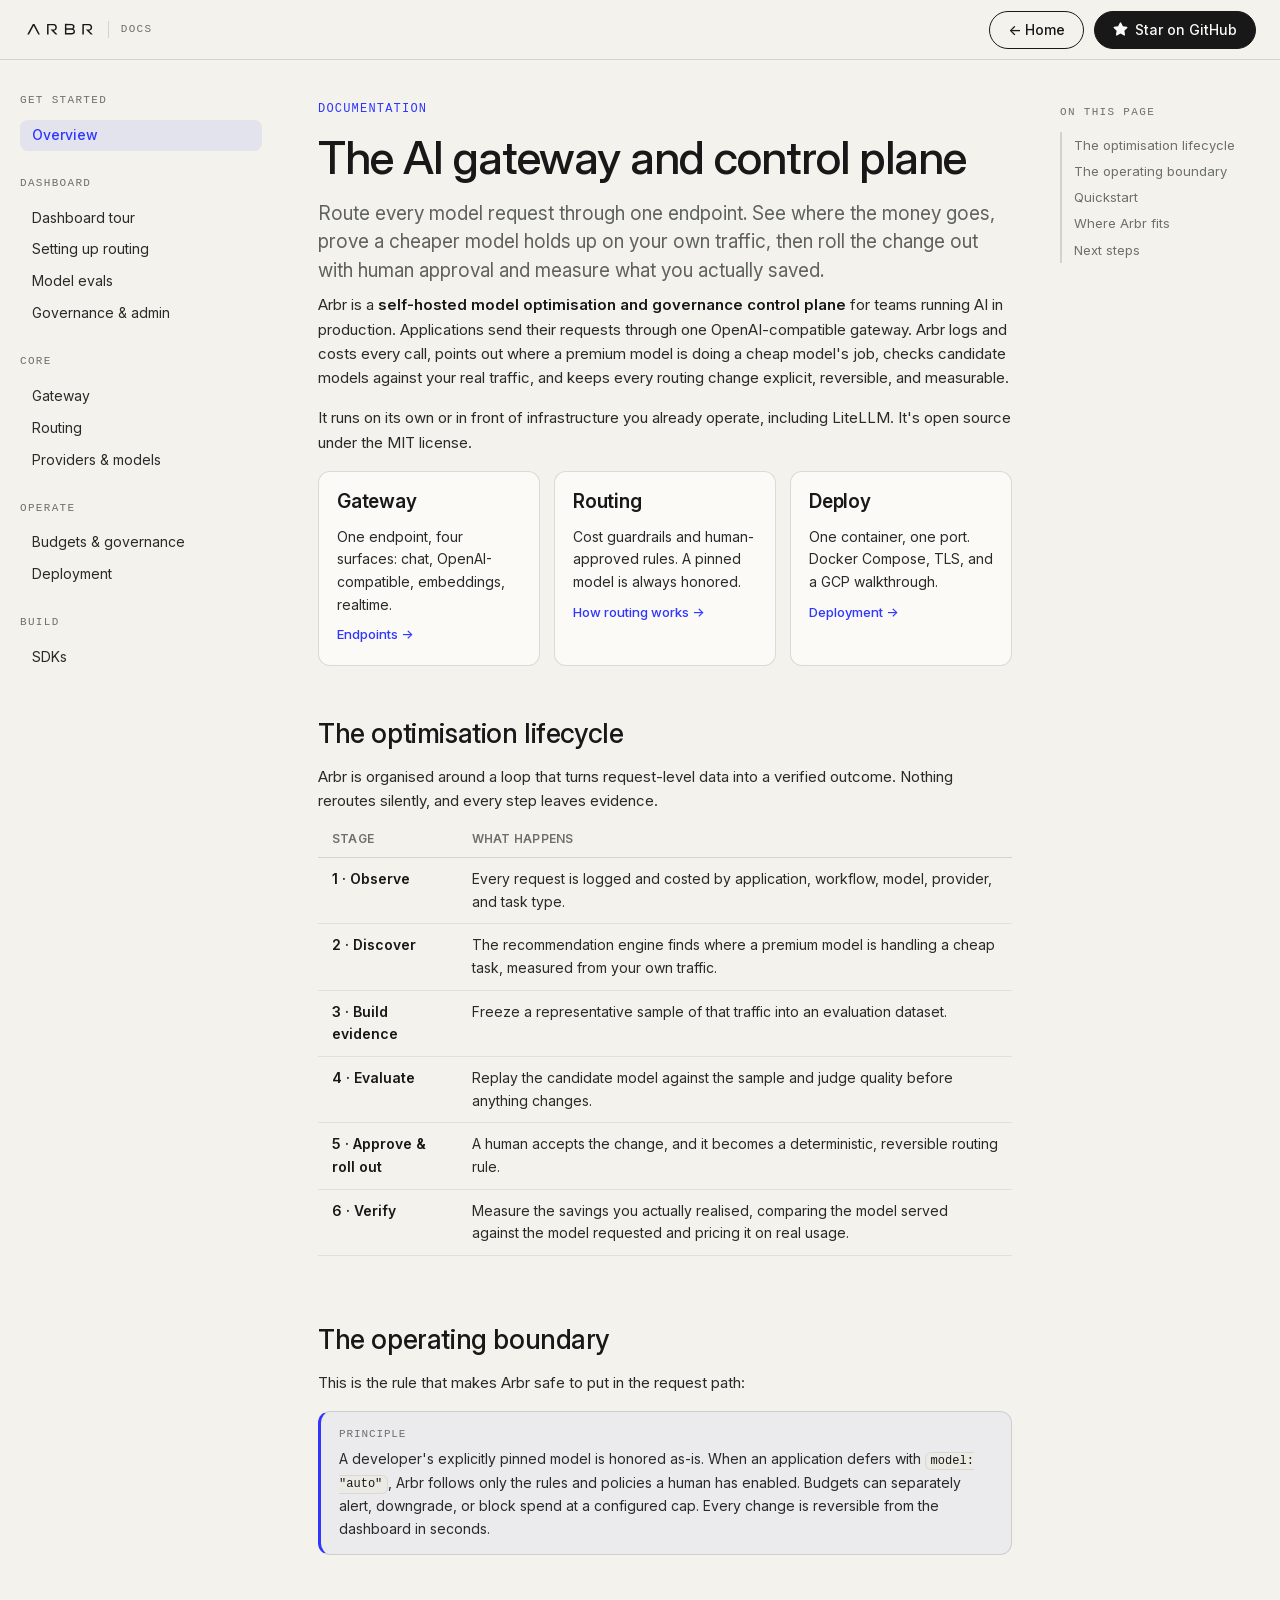
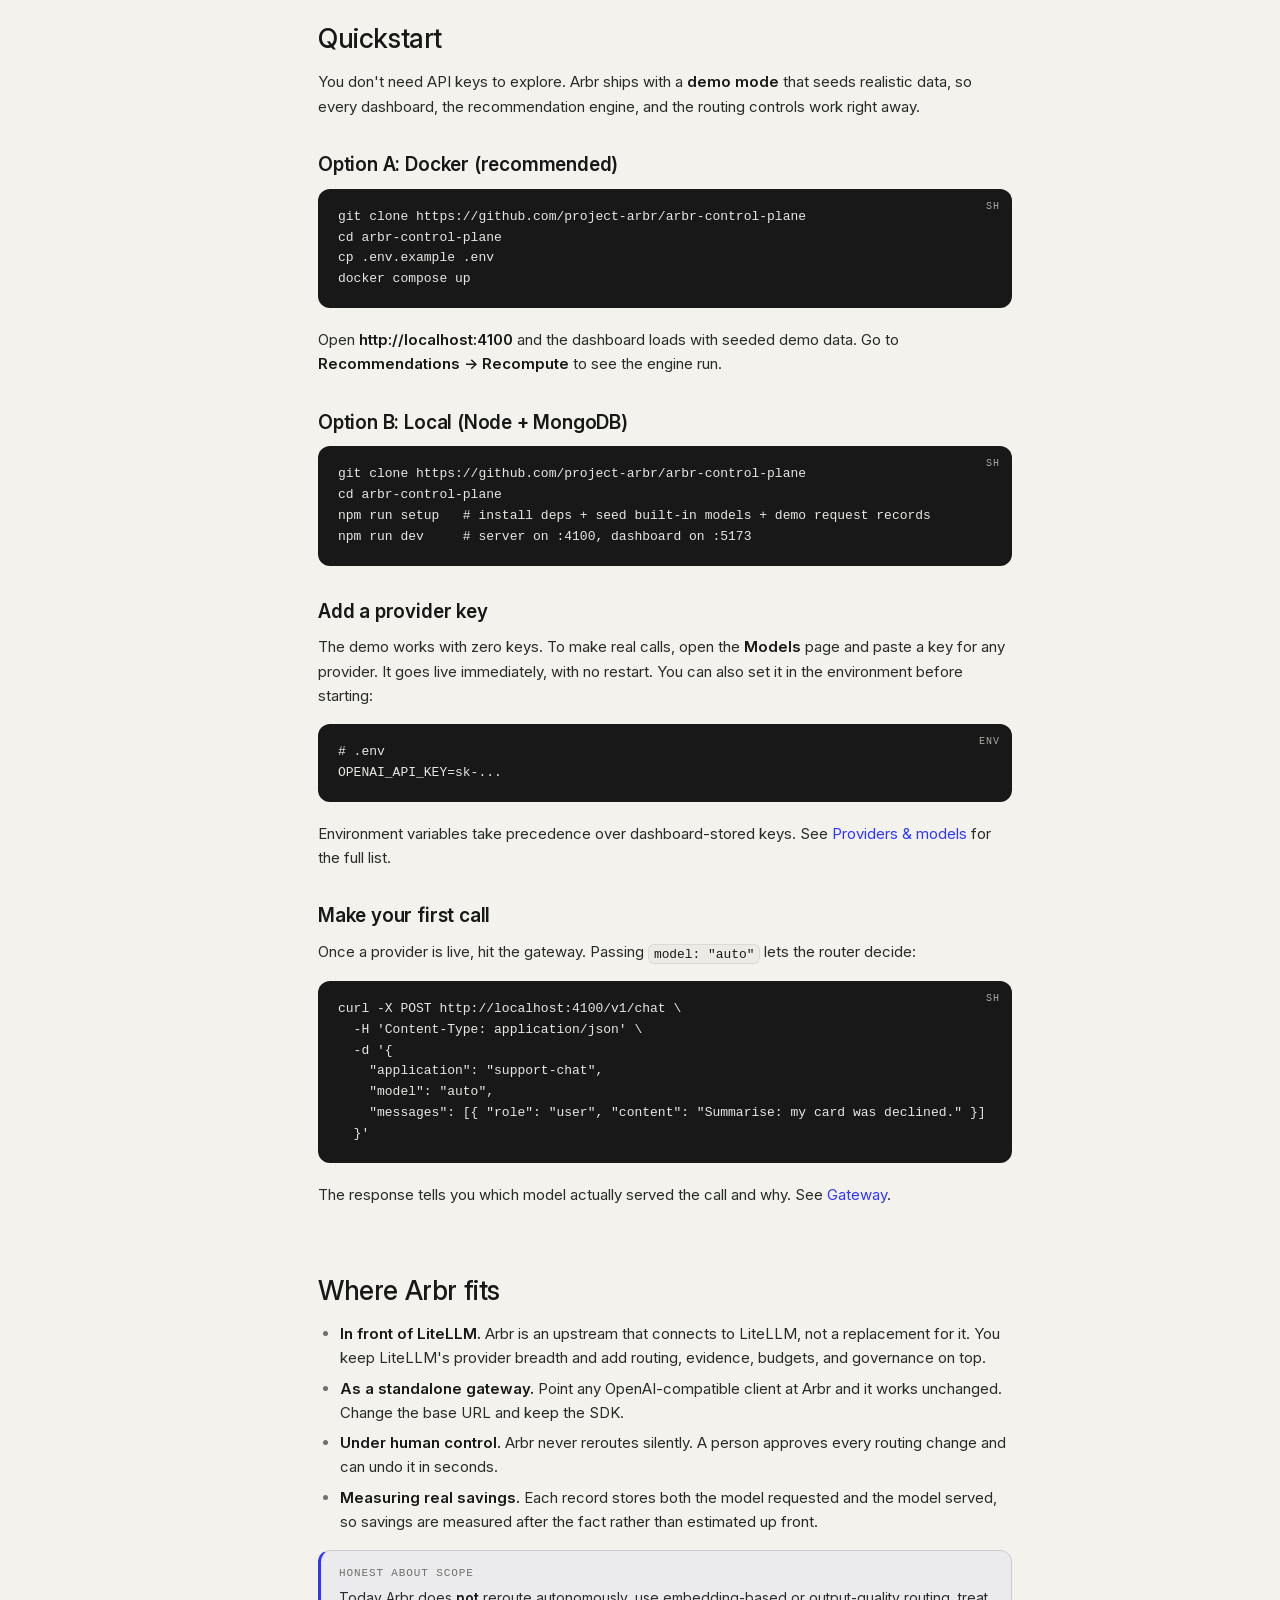
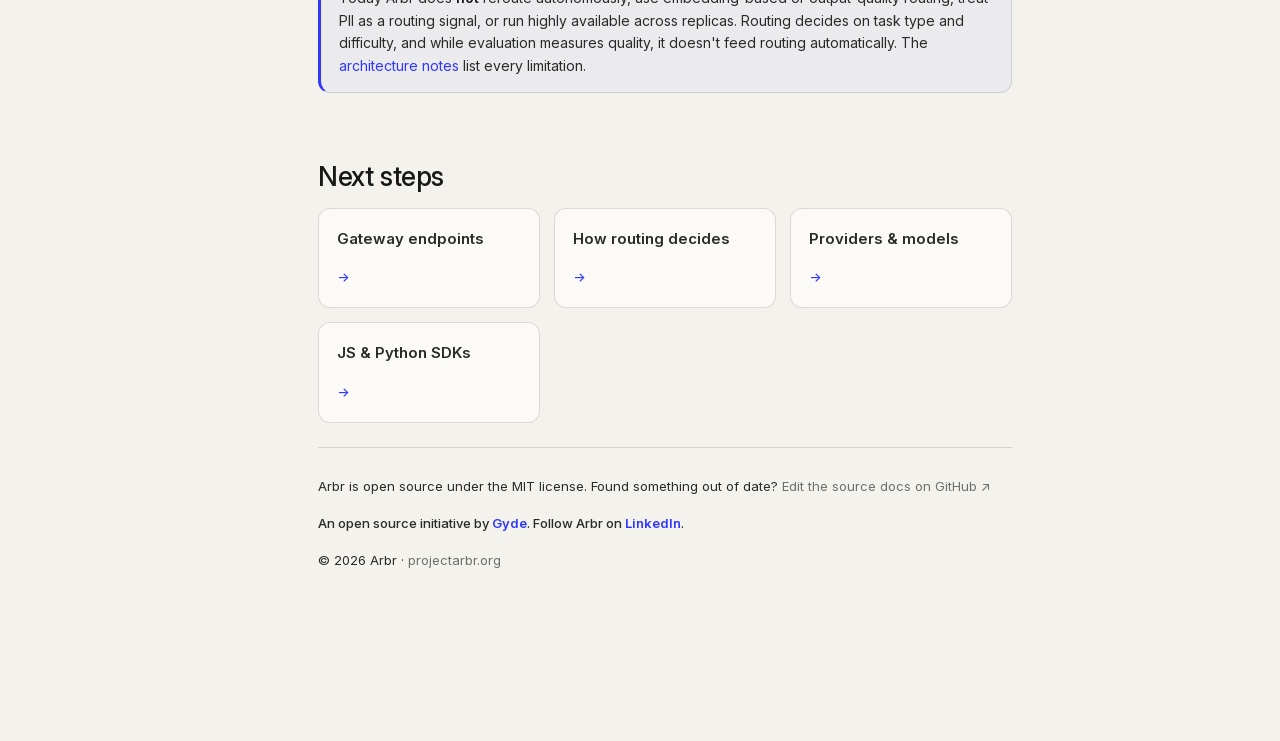
==== commit 68614a8d: "Add LinkedIn, and give the Gyde open-source credit real prominence The "by Gyde" credit was a 10px l" ====
--- a/docs/index.html
+++ b/docs/index.html
@@ -195,7 +195,8 @@
       <footer class="docs-footer">
         <p>Arbr is open source under the MIT license. Found something out of date?
         <a href="https://github.com/project-arbr/arbr-control-plane/tree/main/docs" target="_blank" rel="noopener">Edit the source docs on GitHub ↗</a></p>
-        <p>© 2026 Arbr · <a href="/">projectarbr.org</a> · Made with <span class="heart" aria-hidden="true">♥</span><span class="sr-only"> love </span> by <a href="https://gyde.ai" target="_blank" rel="noopener">Gyde</a> in India</p>
+        <p class="docs-initiative">An open source initiative by <a href="https://gyde.ai" target="_blank" rel="noopener">Gyde</a>. Follow Arbr on <a href="https://www.linkedin.com/company/project-arbr/" target="_blank" rel="noopener">LinkedIn</a>.</p>
+        <p>© 2026 Arbr · <a href="/">projectarbr.org</a></p>
       </footer>
     </main>
 
--- a/docs/docs.css
+++ b/docs/docs.css
@@ -401,8 +401,8 @@
 }
 .docs-footer a { color: var(--muted); }
 .docs-footer a:hover { color: var(--ink); }
-.docs-footer .heart { color: #e0564f; }
-.sr-only { position:absolute; width:1px; height:1px; padding:0; margin:-1px; overflow:hidden; clip:rect(0,0,0,0); white-space:nowrap; border:0; }
+.docs-initiative { color: var(--ink); font-weight: 500; }
+.docs-initiative a { color: var(--signal); font-weight: 600; }
 
 /* ── Responsive ──────────────────────────────────────────────────────────── */
 @media (max-width: 1080px) {
